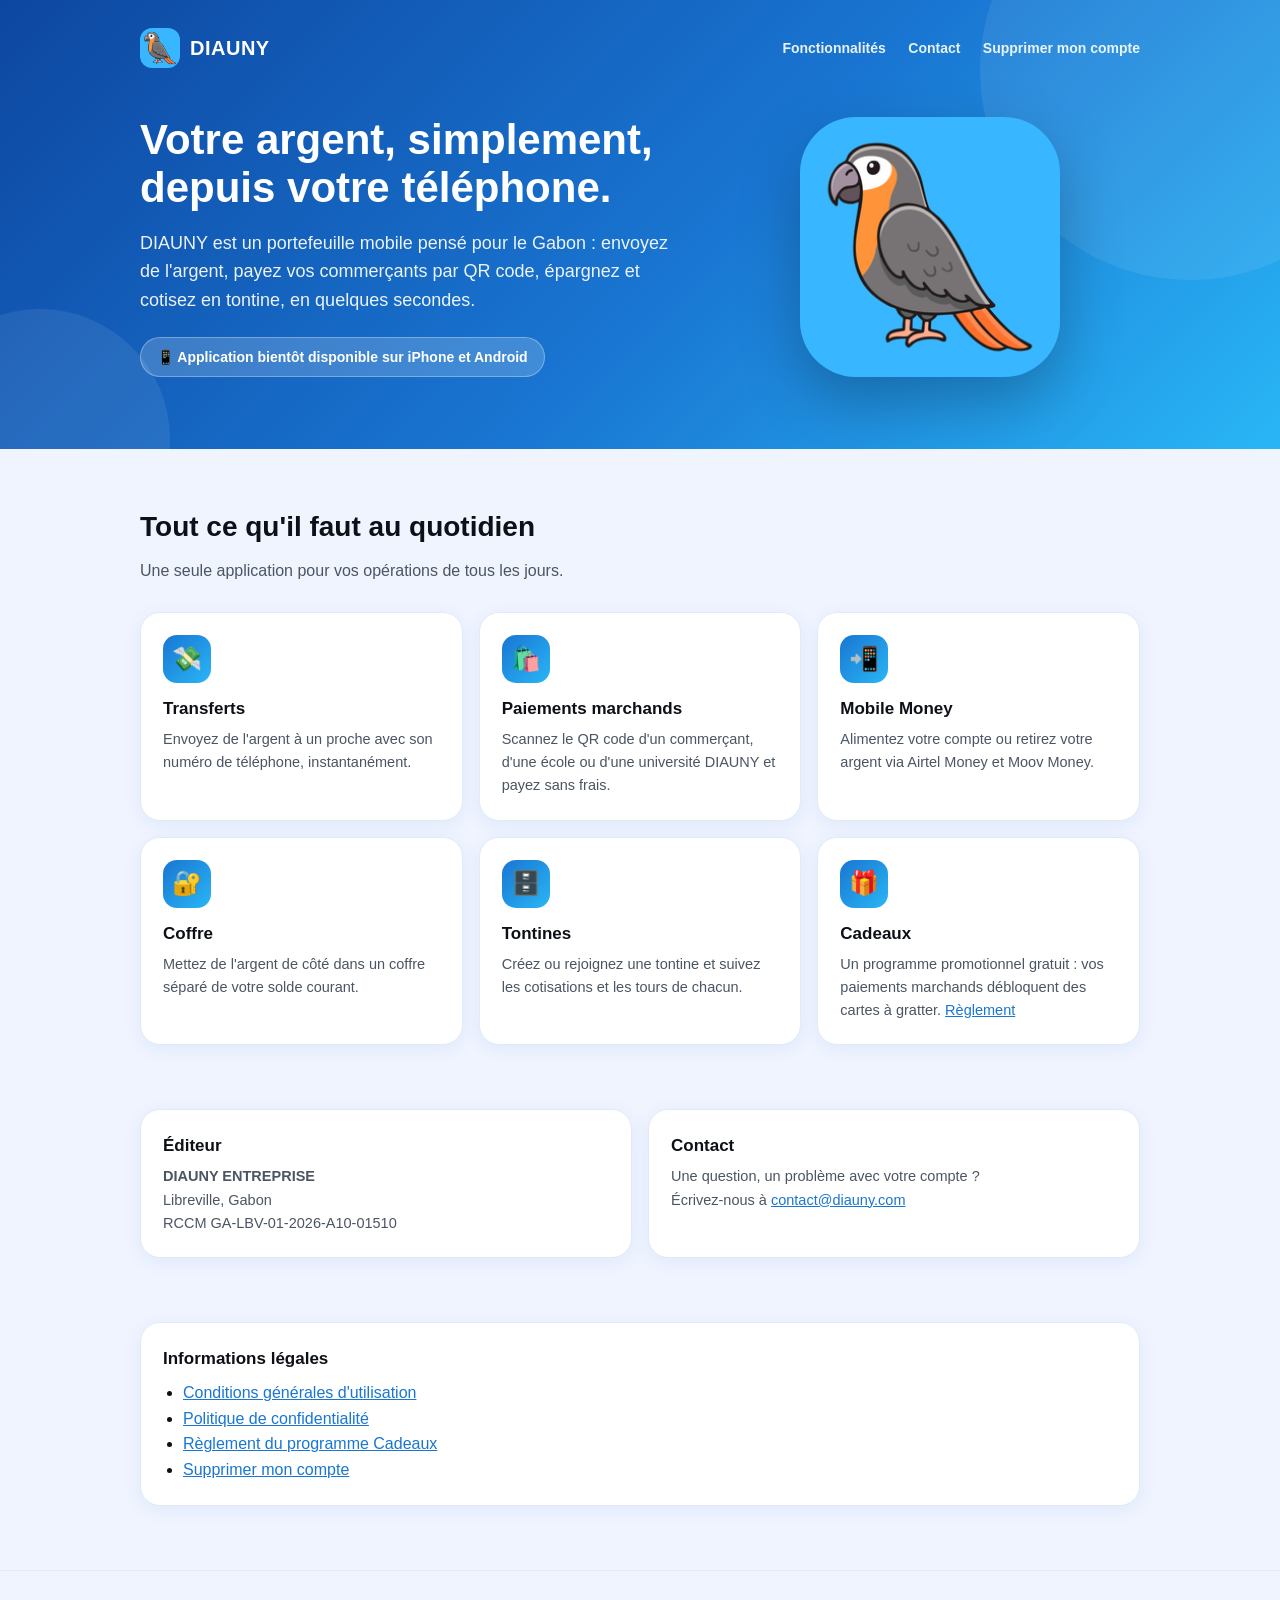
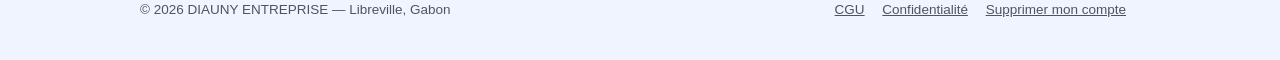
==== index.html @ 6f430168 "Site vitrine DIAUNY (diauny.com) + page de suppression de compte Co-Authored-By: Claude Opus 5.5 <no" ====
<!DOCTYPE html>
<html lang="fr">
<head>
<meta charset="UTF-8">
<meta name="viewport" content="width=device-width, initial-scale=1.0">
<title>DIAUNY — Le portefeuille mobile du Gabon</title>
<meta name="description" content="DIAUNY, portefeuille mobile au Gabon : transferts, paiements marchands par QR code, Mobile Money Airtel et Moov, coffre d'épargne, tontines et programme Cadeaux.">
<link rel="icon" type="image/png" href="favicon.png">
<link rel="apple-touch-icon" href="apple-touch-icon.png">
<meta property="og:title" content="DIAUNY — Le portefeuille mobile du Gabon">
<meta property="og:description" content="Transferts, paiements marchands par QR, Mobile Money, coffre, tontines et Cadeaux.">
<meta property="og:image" content="https://diauny.com/logo.png">
<meta property="og:url" content="https://diauny.com/">
<style>
  :root {
    --bleu-fonce: #0D47A1; --bleu: #1976D2; --bleu-clair: #29B6F6;
    --fond: #F0F4FF; --carte: #FFFFFF; --texte: #0D1117; --texte-2: #4B5563; --bordure: #E3EAF7;
    --ombre: 0 4px 18px rgba(21, 101, 192, 0.08);
  }
  @media (prefers-color-scheme: dark) {
    :root { --fond: #0B1220; --carte: #121B2E; --texte: #E8EEF9; --texte-2: #A7B3C9; --bordure: #1E2A44; --ombre: none; }
  }
  * { box-sizing: border-box; }
  body { margin: 0; font-family: -apple-system, "Segoe UI", Roboto, sans-serif; background: var(--fond); color: var(--texte); line-height: 1.6; }
  a { color: var(--bleu); }
  .conteneur { max-width: 1040px; margin: 0 auto; padding: 0 20px; }

  header.hero { background: linear-gradient(135deg, var(--bleu-fonce), var(--bleu) 55%, var(--bleu-clair)); color: #fff; padding: 28px 0 72px; position: relative; overflow: hidden; }
  header.hero::before, header.hero::after { content: ""; position: absolute; border-radius: 50%; background: rgba(255,255,255,0.08); }
  header.hero::before { width: 420px; height: 420px; right: -120px; top: -140px; }
  header.hero::after { width: 260px; height: 260px; left: -90px; bottom: -120px; }
  nav { display: flex; align-items: center; justify-content: space-between; position: relative; z-index: 1; }
  .marque { display: flex; align-items: center; gap: 10px; color: #fff; text-decoration: none; font-weight: 800; font-size: 20px; letter-spacing: 0.5px; }
  .marque img { width: 40px; height: 40px; border-radius: 12px; }
  nav .liens a { color: rgba(255,255,255,0.9); text-decoration: none; font-weight: 600; font-size: 14px; margin-left: 18px; }
  .hero-contenu { display: grid; grid-template-columns: 1.3fr 1fr; gap: 32px; align-items: center; margin-top: 48px; position: relative; z-index: 1; }
  .hero h1 { font-size: 42px; line-height: 1.15; margin: 0 0 16px; }
  .hero p.accroche { font-size: 18px; opacity: 0.92; margin: 0 0 22px; max-width: 540px; }
  .pastille { display: inline-block; background: rgba(255,255,255,0.18); border: 1px solid rgba(255,255,255,0.3); border-radius: 999px; padding: 8px 16px; font-size: 14px; font-weight: 600; }
  .hero-logo { justify-self: center; width: 260px; height: 260px; border-radius: 56px; box-shadow: 0 24px 60px rgba(0,0,0,0.25); }

  section { padding: 56px 0 8px; }
  h2 { font-size: 28px; margin: 0 0 8px; }
  .sous-titre { color: var(--texte-2); margin: 0 0 28px; }
  .grille { display: grid; grid-template-columns: repeat(3, 1fr); gap: 16px; }
  .carte { background: var(--carte); border: 1px solid var(--bordure); border-radius: 20px; padding: 22px; box-shadow: var(--ombre); }
  .carte .icone { width: 48px; height: 48px; border-radius: 14px; display: grid; place-items: center; font-size: 24px; margin-bottom: 12px; background: linear-gradient(135deg, var(--bleu), var(--bleu-clair)); }
  .carte h3 { margin: 0 0 6px; font-size: 17px; }
  .carte p { margin: 0; color: var(--texte-2); font-size: 14.5px; }

  .infos { display: grid; grid-template-columns: 1fr 1fr; gap: 16px; }
  .infos ul { margin: 8px 0 0; padding-left: 20px; }
  .infos li { margin-bottom: 6px; }

  footer { margin-top: 56px; padding: 28px 0 40px; border-top: 1px solid var(--bordure); color: var(--texte-2); font-size: 13.5px; }
  footer .ligne { display: flex; flex-wrap: wrap; justify-content: space-between; gap: 12px; }
  footer a { color: var(--texte-2); margin-right: 14px; }

  @media (max-width: 820px) {
    .hero-contenu { grid-template-columns: 1fr; text-align: center; margin-top: 32px; }
    .hero p.accroche { margin-left: auto; margin-right: auto; }
    .hero-logo { width: 180px; height: 180px; border-radius: 40px; grid-row: 1; }
    .hero h1 { font-size: 32px; }
    .grille { grid-template-columns: 1fr 1fr; }
    .infos { grid-template-columns: 1fr; }
    nav .liens { display: none; }
  }
  @media (max-width: 520px) {
    .grille { grid-template-columns: 1fr; }
    .hero h1 { font-size: 28px; }
  }
</style>
</head>
<body>
<header class="hero">
  <div class="conteneur">
    <nav>
      <a class="marque" href="./"><img src="logo.png" alt="">DIAUNY</a>
      <div class="liens">
        <a href="#fonctionnalites">Fonctionnalités</a>
        <a href="#contact">Contact</a>
        <a href="supprimer-compte.html">Supprimer mon compte</a>
      </div>
    </nav>
    <div class="hero-contenu">
      <div>
        <h1>Votre argent, simplement, depuis votre téléphone.</h1>
        <p class="accroche">DIAUNY est un portefeuille mobile pensé pour le Gabon : envoyez de l'argent, payez vos commerçants par QR code, épargnez et cotisez en tontine, en quelques secondes.</p>
        <span class="pastille">📱 Application bientôt disponible sur iPhone et Android</span>
      </div>
      <img class="hero-logo" src="logo.png" alt="Logo DIAUNY : un perroquet gris du Gabon">
    </div>
  </div>
</header>

<main class="conteneur">
  <section id="fonctionnalites">
    <h2>Tout ce qu'il faut au quotidien</h2>
    <p class="sous-titre">Une seule application pour vos opérations de tous les jours.</p>
    <div class="grille">
      <div class="carte"><div class="icone">💸</div><h3>Transferts</h3><p>Envoyez de l'argent à un proche avec son numéro de téléphone, instantanément.</p></div>
      <div class="carte"><div class="icone">🛍️</div><h3>Paiements marchands</h3><p>Scannez le QR code d'un commerçant, d'une école ou d'une université DIAUNY et payez sans frais.</p></div>
      <div class="carte"><div class="icone">📲</div><h3>Mobile Money</h3><p>Alimentez votre compte ou retirez votre argent via Airtel Money et Moov Money.</p></div>
      <div class="carte"><div class="icone">🔐</div><h3>Coffre</h3><p>Mettez de l'argent de côté dans un coffre séparé de votre solde courant.</p></div>
      <div class="carte"><div class="icone">🗄️</div><h3>Tontines</h3><p>Créez ou rejoignez une tontine et suivez les cotisations et les tours de chacun.</p></div>
      <div class="carte"><div class="icone">🎁</div><h3>Cadeaux</h3><p>Un programme promotionnel gratuit : vos paiements marchands débloquent des cartes à gratter. <a href="https://pascavera.github.io/diauny-legal/reglement-cadeaux.html">Règlement</a></p></div>
    </div>
  </section>

  <section id="contact">
    <div class="infos">
      <div class="carte">
        <h3>Éditeur</h3>
        <p><strong>DIAUNY ENTREPRISE</strong><br>Libreville, Gabon<br>RCCM GA-LBV-01-2026-A10-01510</p>
      </div>
      <div class="carte">
        <h3>Contact</h3>
        <p>Une question, un problème avec votre compte ?<br>Écrivez-nous à <a href="mailto:contact@diauny.com">contact@diauny.com</a></p>
      </div>
    </div>
  </section>

  <section>
    <div class="carte">
      <h3>Informations légales</h3>
      <ul style="margin:8px 0 0; padding-left:20px;">
        <li><a href="https://pascavera.github.io/diauny-legal/cgu.html">Conditions générales d'utilisation</a></li>
        <li><a href="https://pascavera.github.io/diauny-legal/privacy.html">Politique de confidentialité</a></li>
        <li><a href="https://pascavera.github.io/diauny-legal/reglement-cadeaux.html">Règlement du programme Cadeaux</a></li>
        <li><a href="supprimer-compte.html">Supprimer mon compte</a></li>
      </ul>
    </div>
  </section>
</main>

<footer>
  <div class="conteneur ligne">
    <span>© 2026 DIAUNY ENTREPRISE — Libreville, Gabon</span>
    <span>
      <a href="https://pascavera.github.io/diauny-legal/cgu.html">CGU</a>
      <a href="https://pascavera.github.io/diauny-legal/privacy.html">Confidentialité</a>
      <a href="supprimer-compte.html">Supprimer mon compte</a>
    </span>
  </div>
</footer>
</body>
</html>
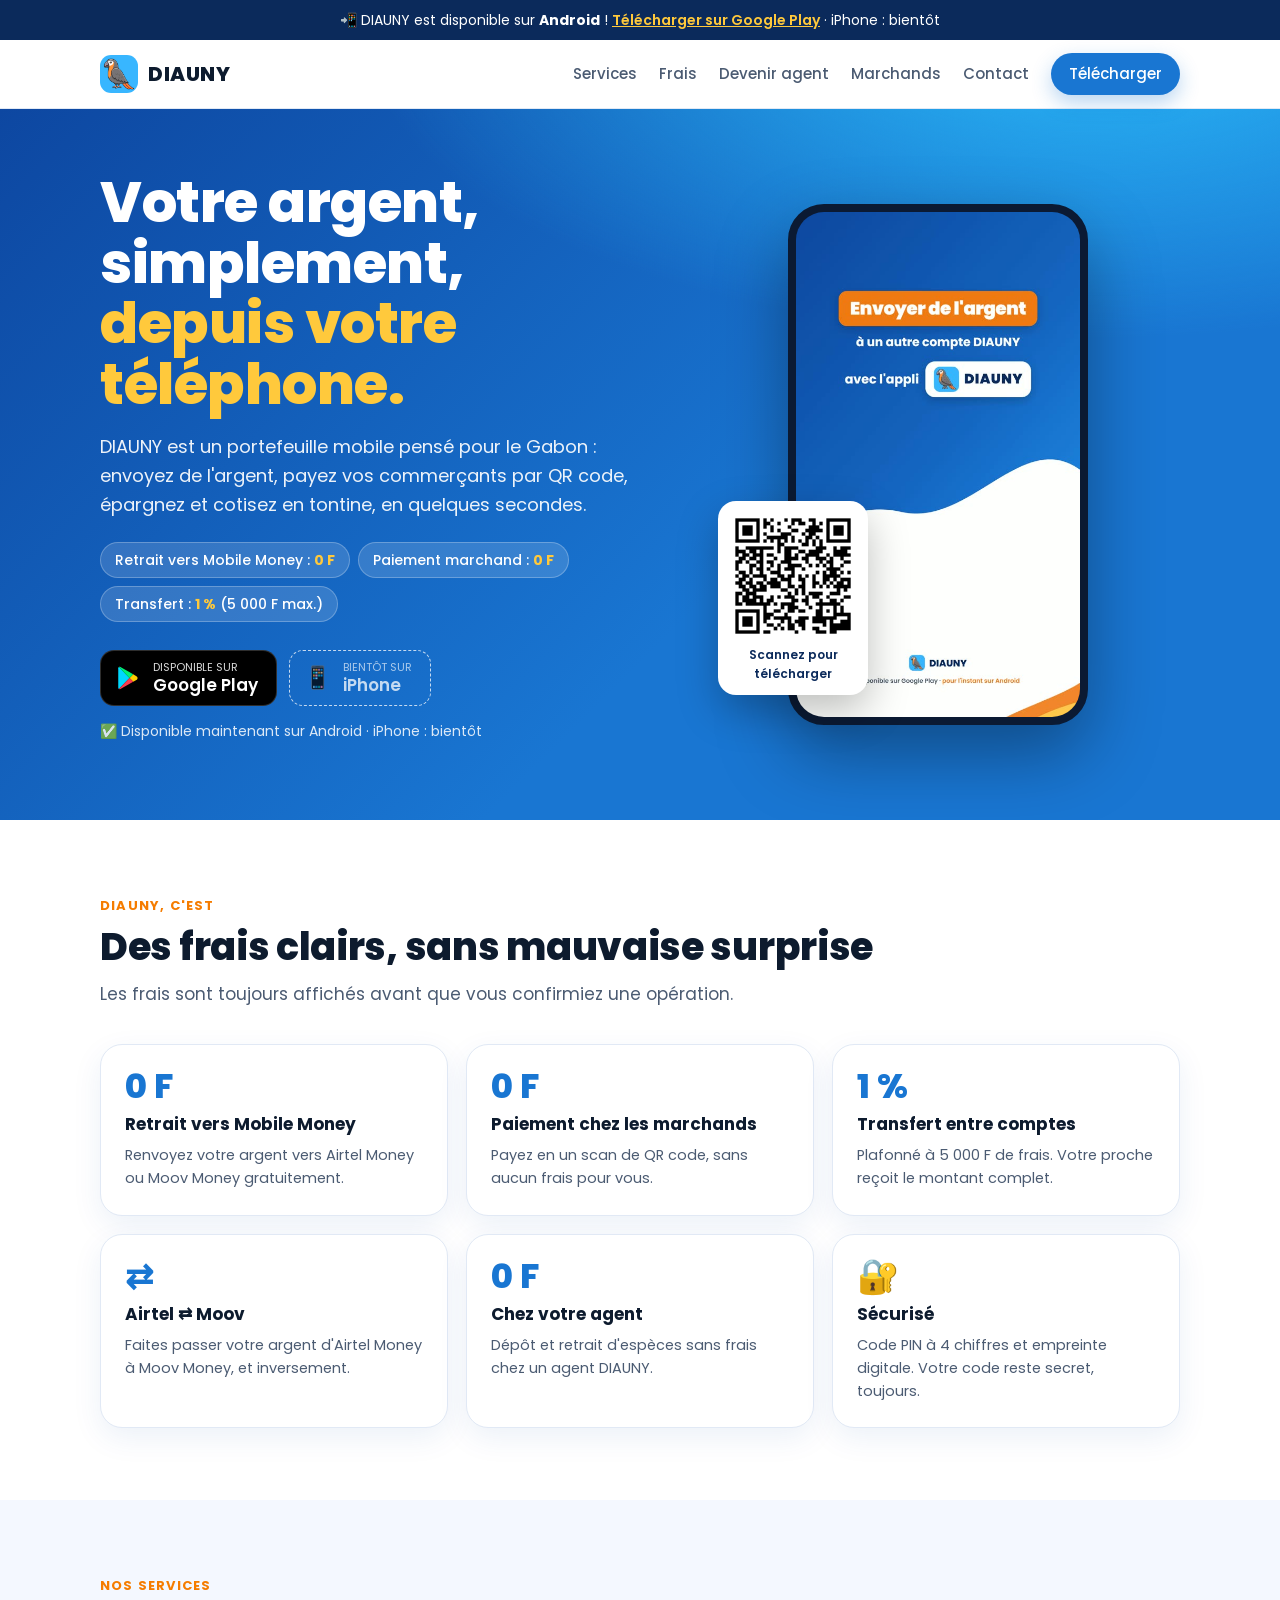
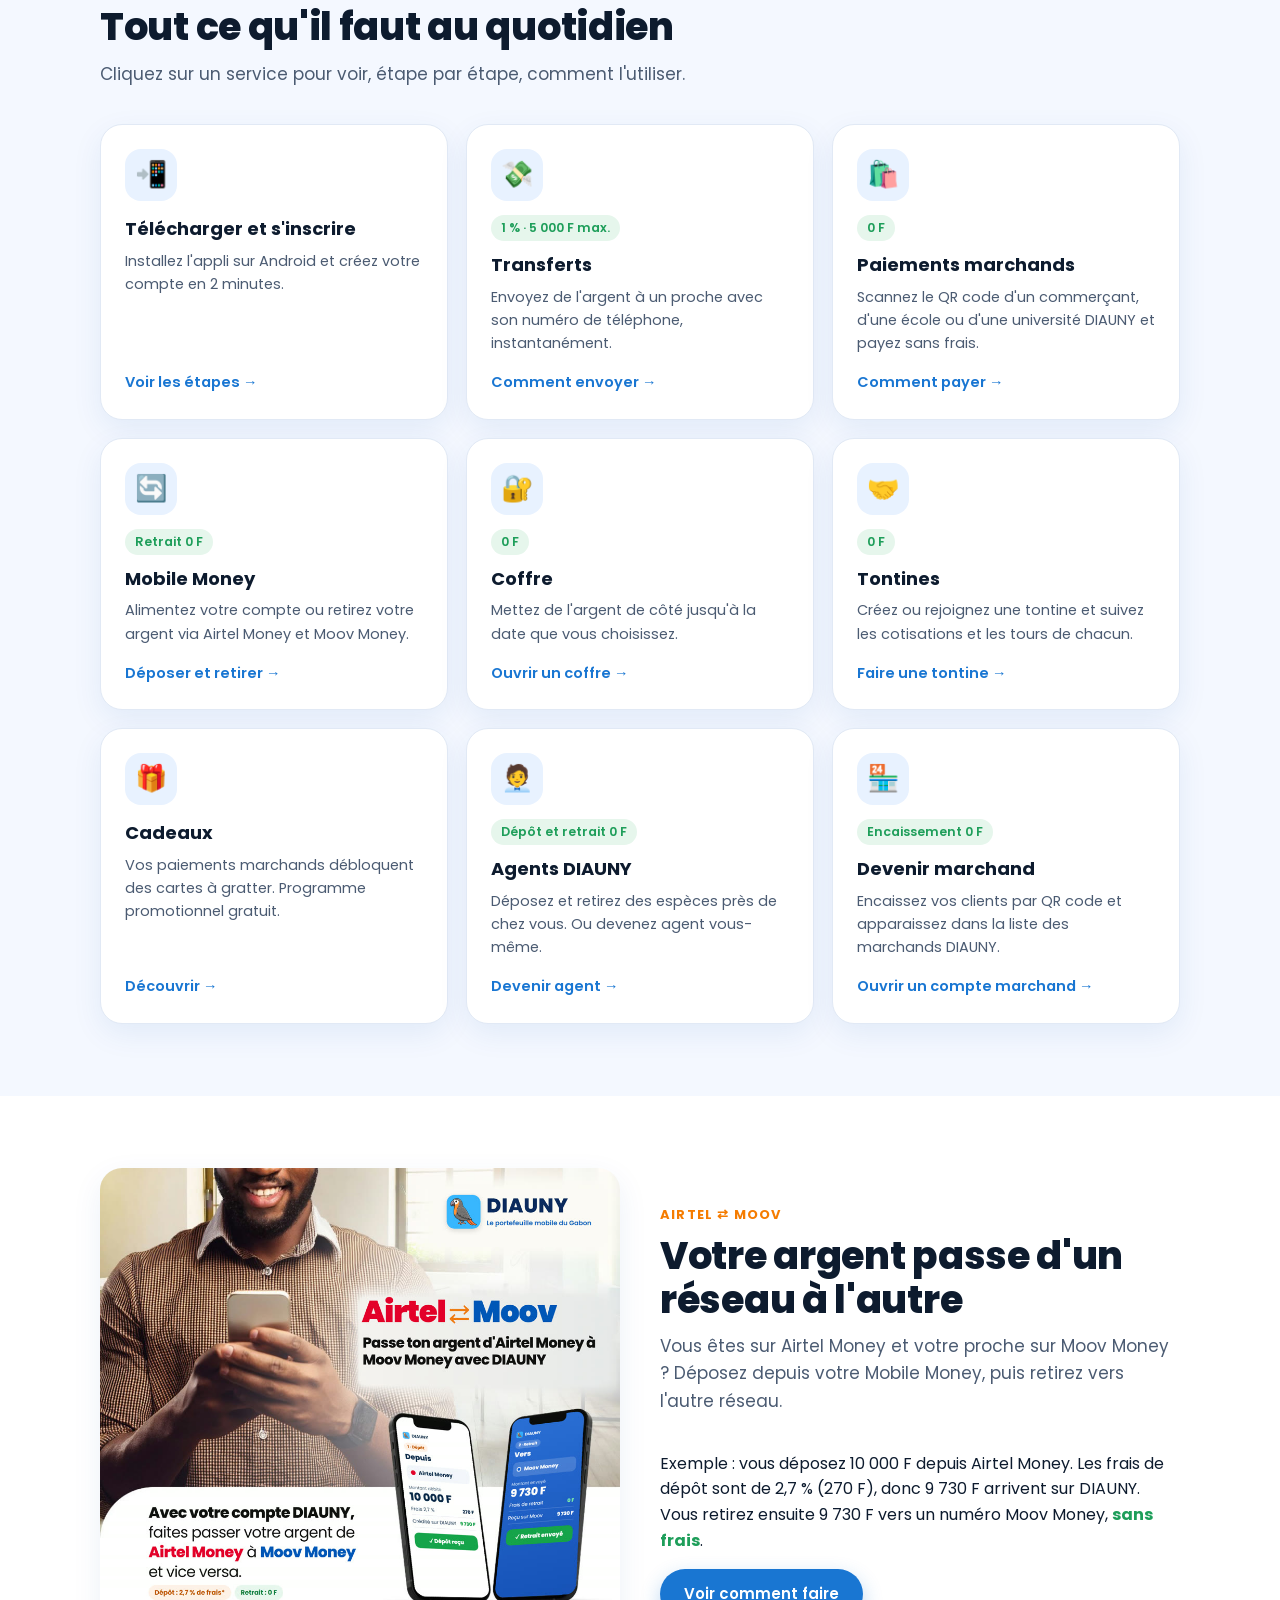
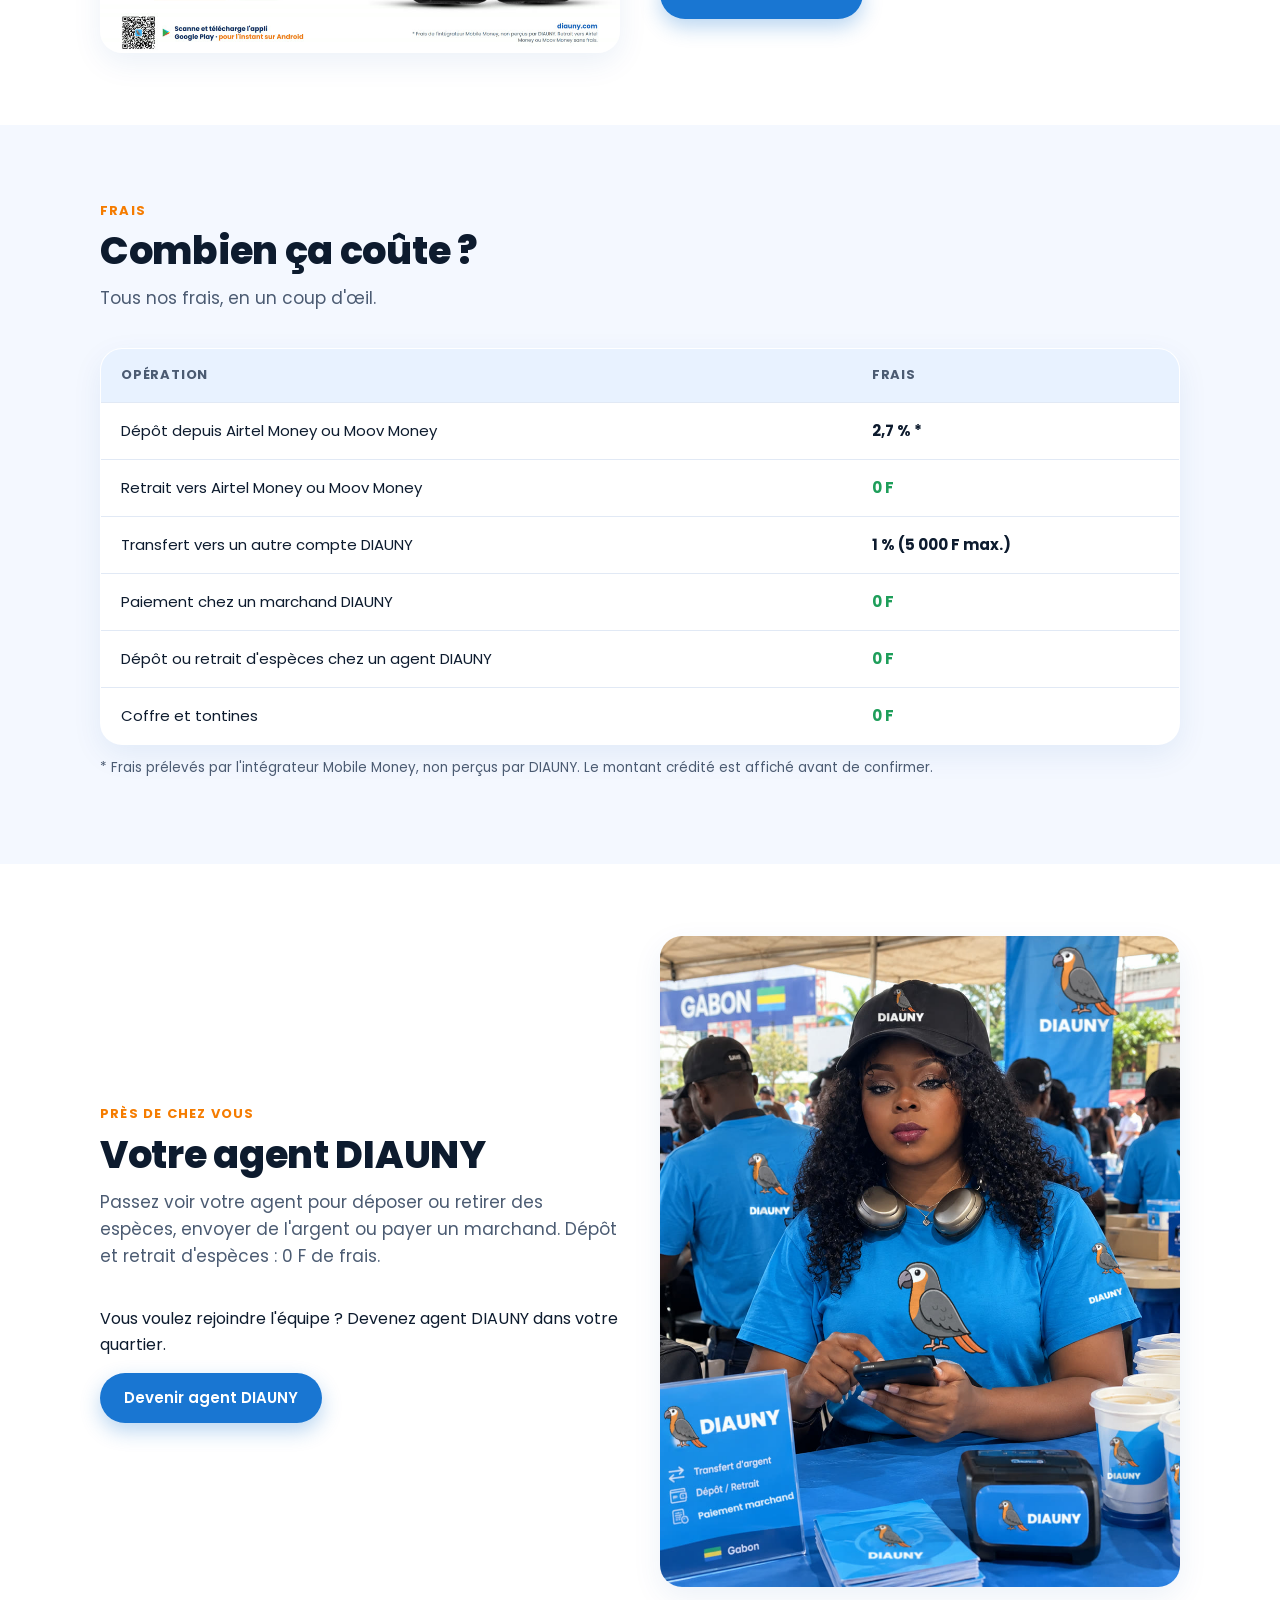
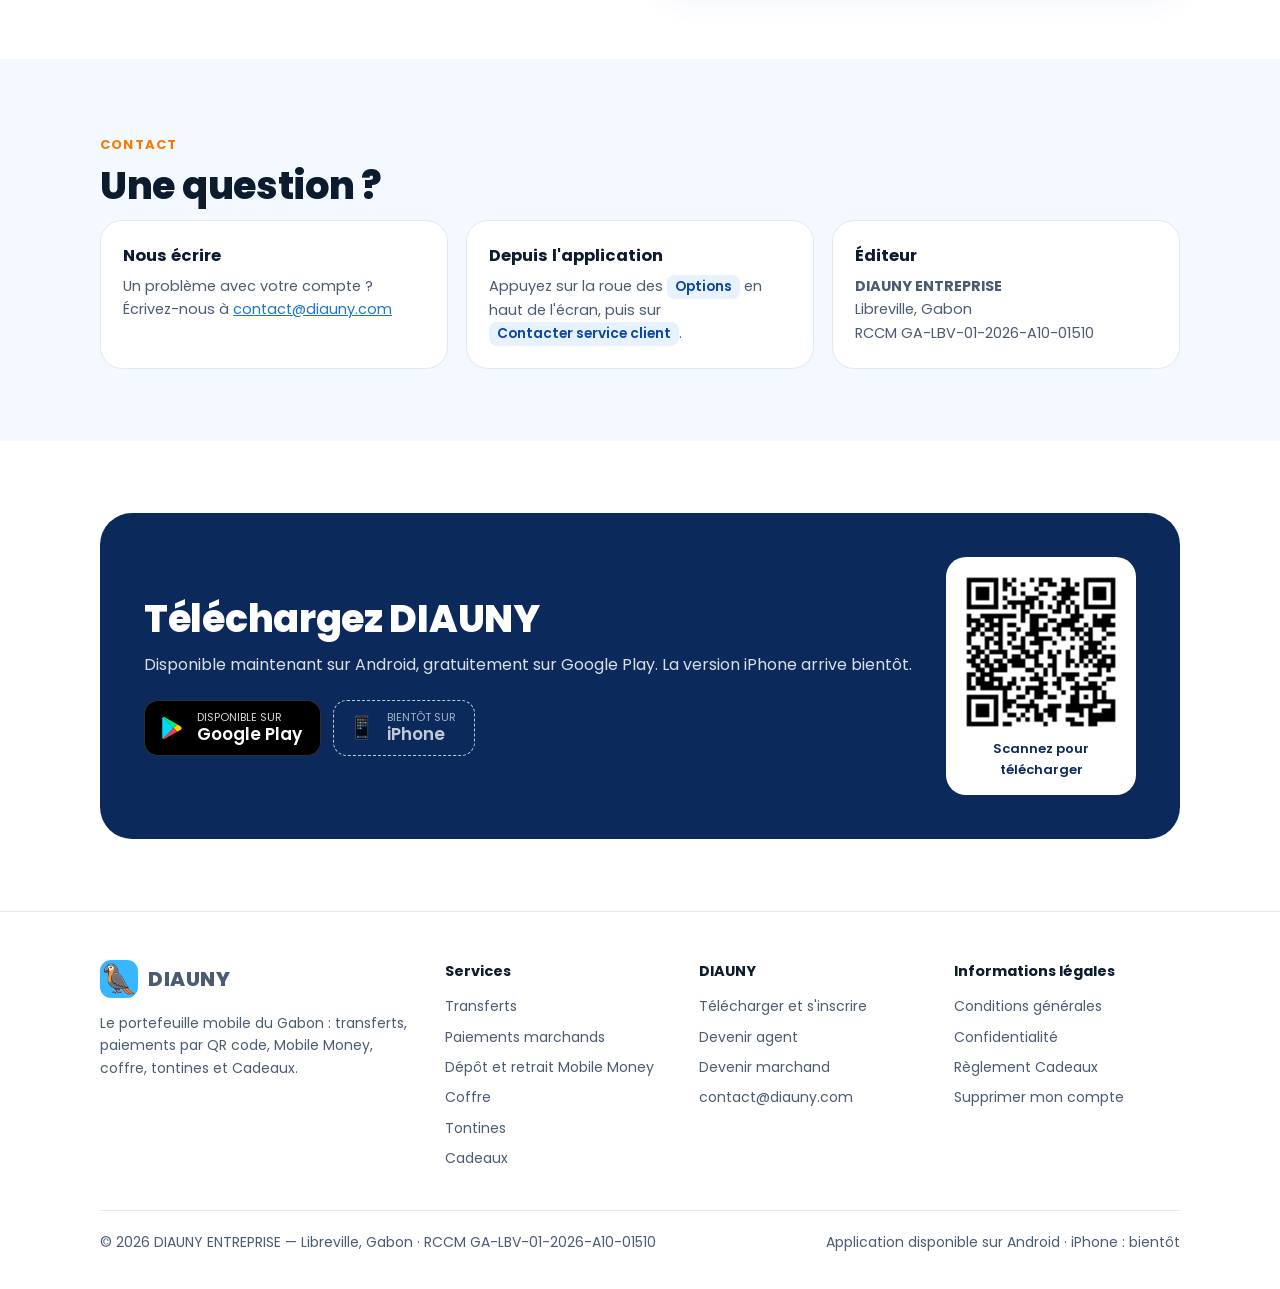
==== commit d7656aab: "Nouveau site : app disponible sur Android, une page par service, page agent - Accueil mis à jour : d" ====
--- a/index.html
+++ b/index.html
@@ -4,144 +4,207 @@
 <meta charset="UTF-8">
 <meta name="viewport" content="width=device-width, initial-scale=1.0">
 <title>DIAUNY — Le portefeuille mobile du Gabon</title>
-<meta name="description" content="DIAUNY, portefeuille mobile au Gabon : transferts, paiements marchands par QR code, Mobile Money Airtel et Moov, coffre d'épargne, tontines et programme Cadeaux.">
+<meta name="description" content="DIAUNY, portefeuille mobile au Gabon, disponible sur Android : transferts, paiements marchands par QR code, Mobile Money Airtel et Moov, coffre, tontines et Cadeaux.">
 <link rel="icon" type="image/png" href="favicon.png">
 <link rel="apple-touch-icon" href="apple-touch-icon.png">
 <meta property="og:title" content="DIAUNY — Le portefeuille mobile du Gabon">
-<meta property="og:description" content="Transferts, paiements marchands par QR, Mobile Money, coffre, tontines et Cadeaux.">
+<meta property="og:description" content="DIAUNY, portefeuille mobile au Gabon, disponible sur Android : transferts, paiements marchands par QR code, Mobile Money Airtel et Moov, coffre, tontines et Cadeaux.">
 <meta property="og:image" content="https://diauny.com/logo.png">
-<meta property="og:url" content="https://diauny.com/">
-<style>
-  :root {
-    --bleu-fonce: #0D47A1; --bleu: #1976D2; --bleu-clair: #29B6F6;
-    --fond: #F0F4FF; --carte: #FFFFFF; --texte: #0D1117; --texte-2: #4B5563; --bordure: #E3EAF7;
-    --ombre: 0 4px 18px rgba(21, 101, 192, 0.08);
-  }
-  @media (prefers-color-scheme: dark) {
-    :root { --fond: #0B1220; --carte: #121B2E; --texte: #E8EEF9; --texte-2: #A7B3C9; --bordure: #1E2A44; --ombre: none; }
-  }
-  * { box-sizing: border-box; }
-  body { margin: 0; font-family: -apple-system, "Segoe UI", Roboto, sans-serif; background: var(--fond); color: var(--texte); line-height: 1.6; }
-  a { color: var(--bleu); }
-  .conteneur { max-width: 1040px; margin: 0 auto; padding: 0 20px; }
-
-  header.hero { background: linear-gradient(135deg, var(--bleu-fonce), var(--bleu) 55%, var(--bleu-clair)); color: #fff; padding: 28px 0 72px; position: relative; overflow: hidden; }
-  header.hero::before, header.hero::after { content: ""; position: absolute; border-radius: 50%; background: rgba(255,255,255,0.08); }
-  header.hero::before { width: 420px; height: 420px; right: -120px; top: -140px; }
-  header.hero::after { width: 260px; height: 260px; left: -90px; bottom: -120px; }
-  nav { display: flex; align-items: center; justify-content: space-between; position: relative; z-index: 1; }
-  .marque { display: flex; align-items: center; gap: 10px; color: #fff; text-decoration: none; font-weight: 800; font-size: 20px; letter-spacing: 0.5px; }
-  .marque img { width: 40px; height: 40px; border-radius: 12px; }
-  nav .liens a { color: rgba(255,255,255,0.9); text-decoration: none; font-weight: 600; font-size: 14px; margin-left: 18px; }
-  .hero-contenu { display: grid; grid-template-columns: 1.3fr 1fr; gap: 32px; align-items: center; margin-top: 48px; position: relative; z-index: 1; }
-  .hero h1 { font-size: 42px; line-height: 1.15; margin: 0 0 16px; }
-  .hero p.accroche { font-size: 18px; opacity: 0.92; margin: 0 0 22px; max-width: 540px; }
-  .pastille { display: inline-block; background: rgba(255,255,255,0.18); border: 1px solid rgba(255,255,255,0.3); border-radius: 999px; padding: 8px 16px; font-size: 14px; font-weight: 600; }
-  .hero-logo { justify-self: center; width: 260px; height: 260px; border-radius: 56px; box-shadow: 0 24px 60px rgba(0,0,0,0.25); }
-
-  section { padding: 56px 0 8px; }
-  h2 { font-size: 28px; margin: 0 0 8px; }
-  .sous-titre { color: var(--texte-2); margin: 0 0 28px; }
-  .grille { display: grid; grid-template-columns: repeat(3, 1fr); gap: 16px; }
-  .carte { background: var(--carte); border: 1px solid var(--bordure); border-radius: 20px; padding: 22px; box-shadow: var(--ombre); }
-  .carte .icone { width: 48px; height: 48px; border-radius: 14px; display: grid; place-items: center; font-size: 24px; margin-bottom: 12px; background: linear-gradient(135deg, var(--bleu), var(--bleu-clair)); }
-  .carte h3 { margin: 0 0 6px; font-size: 17px; }
-  .carte p { margin: 0; color: var(--texte-2); font-size: 14.5px; }
-
-  .infos { display: grid; grid-template-columns: 1fr 1fr; gap: 16px; }
-  .infos ul { margin: 8px 0 0; padding-left: 20px; }
-  .infos li { margin-bottom: 6px; }
-
-  footer { margin-top: 56px; padding: 28px 0 40px; border-top: 1px solid var(--bordure); color: var(--texte-2); font-size: 13.5px; }
-  footer .ligne { display: flex; flex-wrap: wrap; justify-content: space-between; gap: 12px; }
-  footer a { color: var(--texte-2); margin-right: 14px; }
-
-  @media (max-width: 820px) {
-    .hero-contenu { grid-template-columns: 1fr; text-align: center; margin-top: 32px; }
-    .hero p.accroche { margin-left: auto; margin-right: auto; }
-    .hero-logo { width: 180px; height: 180px; border-radius: 40px; grid-row: 1; }
-    .hero h1 { font-size: 32px; }
-    .grille { grid-template-columns: 1fr 1fr; }
-    .infos { grid-template-columns: 1fr; }
-    nav .liens { display: none; }
-  }
-  @media (max-width: 520px) {
-    .grille { grid-template-columns: 1fr; }
-    .hero h1 { font-size: 28px; }
-  }
-</style>
+<link rel="preconnect" href="https://fonts.googleapis.com">
+<link rel="preconnect" href="https://fonts.gstatic.com" crossorigin>
+<link href="https://fonts.googleapis.com/css2?family=Poppins:wght@400;500;600;700;800&display=swap" rel="stylesheet">
+<link rel="stylesheet" href="style.css">
 </head>
 <body>
-<header class="hero">
-  <div class="conteneur">
-    <nav>
-      <a class="marque" href="./"><img src="logo.png" alt="">DIAUNY</a>
-      <div class="liens">
-        <a href="#fonctionnalites">Fonctionnalités</a>
-        <a href="#contact">Contact</a>
-        <a href="supprimer-compte.html">Supprimer mon compte</a>
-      </div>
+<div class="annonce">📲 DIAUNY est disponible sur <strong>Android</strong> ! <a href="https://play.google.com/store/apps/details?id=com.diauny.app" target="_blank" rel="noopener">Télécharger sur Google Play</a> · iPhone : bientôt</div>
+<header class="entete">
+  <div class="conteneur">
+    <a class="marque" href="index.html"><img src="logo.png" alt="">DIAUNY</a>
+    <nav class="menu" aria-label="Menu principal">
+        <a href="index.html#services">Services</a>
+        <a href="index.html#frais">Frais</a>
+        <a href="agent.html">Devenir agent</a>
+        <a href="marchand.html">Marchands</a>
+        <a href="index.html#contact">Contact</a>
+        <a class="bouton bouton-principal bouton-petit" href="https://play.google.com/store/apps/details?id=com.diauny.app" target="_blank" rel="noopener">Télécharger</a>
     </nav>
-    <div class="hero-contenu">
-      <div>
-        <h1>Votre argent, simplement, depuis votre téléphone.</h1>
-        <p class="accroche">DIAUNY est un portefeuille mobile pensé pour le Gabon : envoyez de l'argent, payez vos commerçants par QR code, épargnez et cotisez en tontine, en quelques secondes.</p>
-        <span class="pastille">📱 Application bientôt disponible sur iPhone et Android</span>
-      </div>
-      <img class="hero-logo" src="logo.png" alt="Logo DIAUNY : un perroquet gris du Gabon">
-    </div>
   </div>
 </header>
-
-<main class="conteneur">
-  <section id="fonctionnalites">
+<main>
+<section class="hero" style="padding:0">
+  <div class="conteneur">
+    <div>
+      <h1>Votre argent, simplement, <em>depuis votre téléphone.</em></h1>
+      <p class="accroche">DIAUNY est un portefeuille mobile pensé pour le Gabon : envoyez de l'argent, payez vos commerçants par QR code, épargnez et cotisez en tontine, en quelques secondes.</p>
+      <ul class="puces-frais">
+        <li>Retrait vers Mobile Money : <strong>0 F</strong></li>
+        <li>Paiement marchand : <strong>0 F</strong></li>
+        <li>Transfert : <strong>1 %</strong> (5 000 F max.)</li>
+      </ul>
+      <div class="boutons-store">
+        <a class="store" href="https://play.google.com/store/apps/details?id=com.diauny.app" target="_blank" rel="noopener"><svg viewBox="0 0 24 24" aria-hidden="true"><path fill="#00D7FE" d="M3.6 1.8 13.4 12l-9.8 10.2c-.4-.2-.6-.7-.6-1.2V3c0-.5.2-1 .6-1.2z"/><path fill="#FFCE00" d="m16.8 8.6 3.3 1.9c1 .6 1 2.4 0 3l-3.3 1.9L13.4 12z"/><path fill="#00F076" d="M3.6 1.8c.4-.2.9-.2 1.4.1l11.8 6.7-3.4 3.4z"/><path fill="#F83C4F" d="M13.4 12l3.4 3.4L5 22.1c-.5.3-1 .3-1.4.1z"/></svg><span><small>DISPONIBLE SUR</small><strong>Google Play</strong></span></a>
+        <span class="store bientot" title="La version iPhone arrive bientôt"><span style="font-size:22px">📱</span><span><small>BIENTÔT SUR</small><strong>iPhone</strong></span></span>
+      </div>
+      <p class="dispo">✅ Disponible maintenant sur Android · iPhone : bientôt</p>
+    </div>
+    <div class="hero-visuel">
+      <video src="assets/videos/transfert.mp4" poster="assets/videos/transfert.jpg" autoplay muted loop playsinline aria-label="Démonstration d'un transfert dans l'application DIAUNY"></video>
+      <div class="qr-flottant"><img src="assets/qr-google-play.png" alt="QR code vers DIAUNY sur Google Play">Scannez pour télécharger</div>
+    </div>
+  </div>
+</section>
+
+<section>
+  <div class="conteneur">
+    <span class="etiquette">DIAUNY, c'est</span>
+    <h2>Des frais clairs, sans mauvaise surprise</h2>
+    <p class="sous-titre">Les frais sont toujours affichés avant que vous confirmiez une opération.</p>
+    <div class="avantages">
+      <div class="avantage"><div class="chiffre">0 F</div><h3>Retrait vers Mobile Money</h3><p>Renvoyez votre argent vers Airtel Money ou Moov Money gratuitement.</p></div>
+      <div class="avantage"><div class="chiffre">0 F</div><h3>Paiement chez les marchands</h3><p>Payez en un scan de QR code, sans aucun frais pour vous.</p></div>
+      <div class="avantage"><div class="chiffre">1 %</div><h3>Transfert entre comptes</h3><p>Plafonné à 5 000 F de frais. Votre proche reçoit le montant complet.</p></div>
+      <div class="avantage"><div class="chiffre">⇄</div><h3>Airtel ⇄ Moov</h3><p>Faites passer votre argent d'Airtel Money à Moov Money, et inversement.</p></div>
+      <div class="avantage"><div class="chiffre">0 F</div><h3>Chez votre agent</h3><p>Dépôt et retrait d'espèces sans frais chez un agent DIAUNY.</p></div>
+      <div class="avantage"><div class="chiffre">🔐</div><h3>Sécurisé</h3><p>Code PIN à 4 chiffres et empreinte digitale. Votre code reste secret, toujours.</p></div>
+    </div>
+  </div>
+</section>
+
+<section class="section-claire" id="services">
+  <div class="conteneur">
+    <span class="etiquette">Nos services</span>
     <h2>Tout ce qu'il faut au quotidien</h2>
-    <p class="sous-titre">Une seule application pour vos opérations de tous les jours.</p>
-    <div class="grille">
-      <div class="carte"><div class="icone">💸</div><h3>Transferts</h3><p>Envoyez de l'argent à un proche avec son numéro de téléphone, instantanément.</p></div>
-      <div class="carte"><div class="icone">🛍️</div><h3>Paiements marchands</h3><p>Scannez le QR code d'un commerçant, d'une école ou d'une université DIAUNY et payez sans frais.</p></div>
-      <div class="carte"><div class="icone">📲</div><h3>Mobile Money</h3><p>Alimentez votre compte ou retirez votre argent via Airtel Money et Moov Money.</p></div>
-      <div class="carte"><div class="icone">🔐</div><h3>Coffre</h3><p>Mettez de l'argent de côté dans un coffre séparé de votre solde courant.</p></div>
-      <div class="carte"><div class="icone">🗄️</div><h3>Tontines</h3><p>Créez ou rejoignez une tontine et suivez les cotisations et les tours de chacun.</p></div>
-      <div class="carte"><div class="icone">🎁</div><h3>Cadeaux</h3><p>Un programme promotionnel gratuit : vos paiements marchands débloquent des cartes à gratter. <a href="https://pascavera.github.io/diauny-legal/reglement-cadeaux.html">Règlement</a></p></div>
-    </div>
-  </section>
-
-  <section id="contact">
-    <div class="infos">
-      <div class="carte">
-        <h3>Éditeur</h3>
-        <p><strong>DIAUNY ENTREPRISE</strong><br>Libreville, Gabon<br>RCCM GA-LBV-01-2026-A10-01510</p>
-      </div>
-      <div class="carte">
-        <h3>Contact</h3>
-        <p>Une question, un problème avec votre compte ?<br>Écrivez-nous à <a href="mailto:contact@diauny.com">contact@diauny.com</a></p>
-      </div>
-    </div>
-  </section>
-
-  <section>
-    <div class="carte">
-      <h3>Informations légales</h3>
-      <ul style="margin:8px 0 0; padding-left:20px;">
-        <li><a href="https://pascavera.github.io/diauny-legal/cgu.html">Conditions générales d'utilisation</a></li>
-        <li><a href="https://pascavera.github.io/diauny-legal/privacy.html">Politique de confidentialité</a></li>
-        <li><a href="https://pascavera.github.io/diauny-legal/reglement-cadeaux.html">Règlement du programme Cadeaux</a></li>
-        <li><a href="supprimer-compte.html">Supprimer mon compte</a></li>
-      </ul>
-    </div>
-  </section>
+    <p class="sous-titre">Cliquez sur un service pour voir, étape par étape, comment l'utiliser.</p>
+    <div class="services">
+      <a class="service" href="inscription.html"><div class="icone">📲</div><h3>Télécharger et s'inscrire</h3><p>Installez l'appli sur Android et créez votre compte en 2 minutes.</p><span class="lien">Voir les étapes →</span></a>
+      <a class="service" href="transfert.html"><div class="icone">💸</div><span class="frais">1 % · 5 000 F max.</span><h3>Transferts</h3><p>Envoyez de l'argent à un proche avec son numéro de téléphone, instantanément.</p><span class="lien">Comment envoyer →</span></a>
+      <a class="service" href="paiement.html"><div class="icone">🛍️</div><span class="frais">0 F</span><h3>Paiements marchands</h3><p>Scannez le QR code d'un commerçant, d'une école ou d'une université DIAUNY et payez sans frais.</p><span class="lien">Comment payer →</span></a>
+      <a class="service" href="mobile-money.html"><div class="icone">🔄</div><span class="frais">Retrait 0 F</span><h3>Mobile Money</h3><p>Alimentez votre compte ou retirez votre argent via Airtel Money et Moov Money.</p><span class="lien">Déposer et retirer →</span></a>
+      <a class="service" href="coffre.html"><div class="icone">🔐</div><span class="frais">0 F</span><h3>Coffre</h3><p>Mettez de l'argent de côté jusqu'à la date que vous choisissez.</p><span class="lien">Ouvrir un coffre →</span></a>
+      <a class="service" href="tontines.html"><div class="icone">🤝</div><span class="frais">0 F</span><h3>Tontines</h3><p>Créez ou rejoignez une tontine et suivez les cotisations et les tours de chacun.</p><span class="lien">Faire une tontine →</span></a>
+      <a class="service" href="cadeaux.html"><div class="icone">🎁</div><h3>Cadeaux</h3><p>Vos paiements marchands débloquent des cartes à gratter. Programme promotionnel gratuit.</p><span class="lien">Découvrir →</span></a>
+      <a class="service" href="agent.html"><div class="icone">🧑‍💼</div><span class="frais">Dépôt et retrait 0 F</span><h3>Agents DIAUNY</h3><p>Déposez et retirez des espèces près de chez vous. Ou devenez agent vous-même.</p><span class="lien">Devenir agent →</span></a>
+      <a class="service" href="marchand.html"><div class="icone">🏪</div><span class="frais">Encaissement 0 F</span><h3>Devenir marchand</h3><p>Encaissez vos clients par QR code et apparaissez dans la liste des marchands DIAUNY.</p><span class="lien">Ouvrir un compte marchand →</span></a>
+    </div>
+  </div>
+</section>
+
+<section>
+  <div class="conteneur bloc-agent">
+    <img src="assets/airtel-moov.jpg" alt="Passer son argent d'Airtel Money à Moov Money avec DIAUNY" loading="lazy">
+    <div>
+      <span class="etiquette">Airtel ⇄ Moov</span>
+      <h2>Votre argent passe d'un réseau à l'autre</h2>
+      <p class="sous-titre">Vous êtes sur Airtel Money et votre proche sur Moov Money ? Déposez depuis votre Mobile Money, puis retirez vers l'autre réseau.</p>
+      <p>Exemple : vous déposez 10 000 F depuis Airtel Money. Les frais de dépôt sont de 2,7 % (270 F), donc 9 730 F arrivent sur DIAUNY. Vous retirez ensuite 9 730 F vers un numéro Moov Money, <strong class="gratuit">sans frais</strong>.</p>
+      <a class="bouton bouton-principal" href="mobile-money.html">Voir comment faire</a>
+    </div>
+  </div>
+</section>
+
+<section class="section-claire" id="frais">
+  <div class="conteneur">
+    <span class="etiquette">Frais</span>
+    <h2>Combien ça coûte ?</h2>
+    <p class="sous-titre">Tous nos frais, en un coup d'œil.</p>
+    <table class="tableau-frais">
+      <thead><tr><th>Opération</th><th>Frais</th></tr></thead>
+      <tbody>
+        <tr><td>Dépôt depuis Airtel Money ou Moov Money</td><td>2,7 % *</td></tr>
+        <tr><td>Retrait vers Airtel Money ou Moov Money</td><td class="gratuit">0 F</td></tr>
+        <tr><td>Transfert vers un autre compte DIAUNY</td><td>1 % (5 000 F max.)</td></tr>
+        <tr><td>Paiement chez un marchand DIAUNY</td><td class="gratuit">0 F</td></tr>
+        <tr><td>Dépôt ou retrait d'espèces chez un agent DIAUNY</td><td class="gratuit">0 F</td></tr>
+        <tr><td>Coffre et tontines</td><td class="gratuit">0 F</td></tr>
+      </tbody>
+    </table>
+    <p class="note">* Frais prélevés par l'intégrateur Mobile Money, non perçus par DIAUNY. Le montant crédité est affiché avant de confirmer.</p>
+  </div>
+</section>
+
+<section>
+  <div class="conteneur bloc-agent">
+    <div>
+      <span class="etiquette">Près de chez vous</span>
+      <h2>Votre agent DIAUNY</h2>
+      <p class="sous-titre">Passez voir votre agent pour déposer ou retirer des espèces, envoyer de l'argent ou payer un marchand. Dépôt et retrait d'espèces : 0 F de frais.</p>
+      <p>Vous voulez rejoindre l'équipe ? Devenez agent DIAUNY dans votre quartier.</p>
+      <a class="bouton bouton-principal" href="agent.html">Devenir agent DIAUNY</a>
+    </div>
+    <img src="assets/stand-agent.jpg" alt="Une agente DIAUNY à son stand" loading="lazy">
+  </div>
+</section>
+
+<section class="section-claire" id="contact">
+  <div class="conteneur">
+    <span class="etiquette">Contact</span>
+    <h2>Une question ?</h2>
+    <div class="infos" style="grid-template-columns:repeat(auto-fit,minmax(240px,1fr))">
+      <div class="info"><h3>Nous écrire</h3><p>Un problème avec votre compte ? Écrivez-nous à <a href="mailto:contact@diauny.com">contact@diauny.com</a></p></div>
+      <div class="info"><h3>Depuis l'application</h3><p>Appuyez sur la roue des <span class="bouton-app">Options</span> en haut de l'écran, puis sur <span class="bouton-app">Contacter service client</span>.</p></div>
+      <div class="info"><h3>Éditeur</h3><p><strong>DIAUNY ENTREPRISE</strong><br>Libreville, Gabon<br>RCCM GA-LBV-01-2026-A10-01510</p></div>
+    </div>
+  </div>
+</section>
+
+<section>
+  <div class="conteneur">
+    <div class="telecharger">
+      <div>
+        <h2>Téléchargez DIAUNY</h2>
+        <p>Disponible maintenant sur Android, gratuitement sur Google Play. La version iPhone arrive bientôt.</p>
+      <div class="boutons-store">
+        <a class="store" href="https://play.google.com/store/apps/details?id=com.diauny.app" target="_blank" rel="noopener"><svg viewBox="0 0 24 24" aria-hidden="true"><path fill="#00D7FE" d="M3.6 1.8 13.4 12l-9.8 10.2c-.4-.2-.6-.7-.6-1.2V3c0-.5.2-1 .6-1.2z"/><path fill="#FFCE00" d="m16.8 8.6 3.3 1.9c1 .6 1 2.4 0 3l-3.3 1.9L13.4 12z"/><path fill="#00F076" d="M3.6 1.8c.4-.2.9-.2 1.4.1l11.8 6.7-3.4 3.4z"/><path fill="#F83C4F" d="M13.4 12l3.4 3.4L5 22.1c-.5.3-1 .3-1.4.1z"/></svg><span><small>DISPONIBLE SUR</small><strong>Google Play</strong></span></a>
+        <span class="store bientot" title="La version iPhone arrive bientôt"><span style="font-size:22px">📱</span><span><small>BIENTÔT SUR</small><strong>iPhone</strong></span></span>
+      </div>
+      </div>
+      <div class="qr"><img src="assets/qr-google-play.png" alt="QR code vers DIAUNY sur Google Play" width="162" height="162">Scannez pour télécharger</div>
+    </div>
+  </div>
+</section>
 </main>
-
-<footer>
-  <div class="conteneur ligne">
-    <span>© 2026 DIAUNY ENTREPRISE — Libreville, Gabon</span>
-    <span>
-      <a href="https://pascavera.github.io/diauny-legal/cgu.html">CGU</a>
-      <a href="https://pascavera.github.io/diauny-legal/privacy.html">Confidentialité</a>
-      <a href="supprimer-compte.html">Supprimer mon compte</a>
-    </span>
+<footer class="pied">
+  <div class="conteneur">
+    <div class="colonnes">
+      <div>
+        <a class="marque" href="index.html"><img src="logo.png" alt="">DIAUNY</a>
+        <p>Le portefeuille mobile du Gabon : transferts, paiements par QR code, Mobile Money, coffre, tontines et Cadeaux.</p>
+      </div>
+      <div>
+        <h4>Services</h4>
+        <ul>
+          <li><a href="transfert.html">Transferts</a></li>
+          <li><a href="paiement.html">Paiements marchands</a></li>
+          <li><a href="mobile-money.html">Dépôt et retrait Mobile Money</a></li>
+          <li><a href="coffre.html">Coffre</a></li>
+          <li><a href="tontines.html">Tontines</a></li>
+          <li><a href="cadeaux.html">Cadeaux</a></li>
+        </ul>
+      </div>
+      <div>
+        <h4>DIAUNY</h4>
+        <ul>
+          <li><a href="inscription.html">Télécharger et s'inscrire</a></li>
+          <li><a href="agent.html">Devenir agent</a></li>
+          <li><a href="marchand.html">Devenir marchand</a></li>
+          <li><a href="mailto:contact@diauny.com">contact@diauny.com</a></li>
+        </ul>
+      </div>
+      <div>
+        <h4>Informations légales</h4>
+        <ul>
+          <li><a href="https://pascavera.github.io/diauny-legal/cgu.html">Conditions générales</a></li>
+          <li><a href="https://pascavera.github.io/diauny-legal/privacy.html">Confidentialité</a></li>
+          <li><a href="https://pascavera.github.io/diauny-legal/reglement-cadeaux.html">Règlement Cadeaux</a></li>
+          <li><a href="https://pascavera.github.io/diauny-legal/suppression-compte.html">Supprimer mon compte</a></li>
+        </ul>
+      </div>
+    </div>
+    <div class="bas">
+      <span>© 2026 DIAUNY ENTREPRISE — Libreville, Gabon · RCCM GA-LBV-01-2026-A10-01510</span>
+      <span>Application disponible sur Android · iPhone : bientôt</span>
+    </div>
   </div>
 </footer>
 </body>
-</html>
+</html>
--- a/style.css
+++ b/style.css
@@ -0,0 +1,231 @@
+/* DIAUNY — feuille de style commune */
+:root {
+  --bleu-nuit: #0B2A5B;
+  --bleu-fonce: #0D47A1;
+  --bleu: #1976D2;
+  --bleu-clair: #29B6F6;
+  --bleu-pale: #E8F2FF;
+  --orange: #F57C00;
+  --jaune: #FFC93C;
+  --vert: #1E9E5A;
+  --vert-pale: #E6F6EC;
+  --fond: #FFFFFF;
+  --fond-2: #F4F8FF;
+  --carte: #FFFFFF;
+  --texte: #0D1B2E;
+  --texte-2: #4B5B72;
+  --bordure: #E1E9F5;
+  --ombre: 0 10px 30px rgba(13, 71, 161, 0.08);
+  --rayon: 22px;
+}
+@media (prefers-color-scheme: dark) {
+  :root {
+    --fond: #0A1222; --fond-2: #0F1A30; --carte: #13203A;
+    --texte: #EAF1FC; --texte-2: #A8B6CC; --bordure: #1F2E4C;
+    --bleu-pale: #15284A; --vert-pale: #12301F; --ombre: none;
+  }
+}
+* { box-sizing: border-box; }
+html { scroll-behavior: smooth; }
+body {
+  margin: 0; background: var(--fond); color: var(--texte);
+  font-family: "Poppins", -apple-system, "Segoe UI", Roboto, sans-serif;
+  line-height: 1.6; -webkit-font-smoothing: antialiased;
+}
+img, video { max-width: 100%; display: block; }
+a { color: var(--bleu); }
+.conteneur { max-width: 1120px; margin: 0 auto; padding: 0 20px; }
+
+/* ---------- Bandeau d'annonce ---------- */
+.annonce {
+  background: var(--bleu-nuit); color: #fff; text-align: center;
+  font-size: 14px; padding: 9px 16px;
+}
+.annonce a { color: var(--jaune); font-weight: 600; }
+
+/* ---------- En-tête ---------- */
+.entete {
+  position: sticky; top: 0; z-index: 20;
+  background: color-mix(in srgb, var(--fond) 88%, transparent);
+  backdrop-filter: saturate(1.4) blur(12px);
+  border-bottom: 1px solid var(--bordure);
+}
+.entete .conteneur { display: flex; align-items: center; justify-content: space-between; height: 68px; gap: 16px; }
+.marque { display: flex; align-items: center; gap: 10px; text-decoration: none; color: var(--texte); font-weight: 800; font-size: 20px; letter-spacing: .5px; }
+.marque img { width: 38px; height: 38px; border-radius: 11px; }
+.menu { display: flex; align-items: center; gap: 22px; }
+.menu a { color: var(--texte-2); text-decoration: none; font-weight: 500; font-size: 15px; }
+.menu a:hover, .menu a.actif { color: var(--bleu); }
+.menu a.bouton, .menu a.bouton:hover { color: #fff; }
+
+/* ---------- Boutons ---------- */
+.bouton {
+  display: inline-flex; align-items: center; justify-content: center; gap: 10px;
+  border-radius: 999px; padding: 13px 24px; font-weight: 600; font-size: 15px;
+  text-decoration: none; border: 0; cursor: pointer; transition: transform .15s, box-shadow .15s;
+}
+.bouton:hover { transform: translateY(-1px); }
+.bouton-principal { background: var(--bleu); color: #fff; box-shadow: 0 8px 20px rgba(25, 118, 210, .3); }
+.bouton-blanc { background: #fff; color: var(--bleu-fonce); }
+.bouton-petit { padding: 9px 18px; font-size: 14px; }
+.store {
+  display: inline-flex; align-items: center; gap: 12px; background: #000; color: #fff;
+  border-radius: 14px; padding: 10px 18px 10px 14px; text-decoration: none; line-height: 1.2;
+  border: 1px solid rgba(255,255,255,.18);
+}
+.store svg { width: 26px; height: 26px; flex: none; }
+.store small { display: block; font-size: 11px; opacity: .85; }
+.store strong { font-size: 17px; font-weight: 600; }
+.store.bientot { background: transparent; color: inherit; border: 1px dashed currentColor; opacity: .75; cursor: default; }
+.boutons-store { display: flex; flex-wrap: wrap; gap: 12px; align-items: center; }
+
+/* ---------- Héros d'accueil ---------- */
+.hero {
+  background: radial-gradient(1200px 500px at 85% -10%, var(--bleu-clair), transparent 60%),
+              linear-gradient(135deg, var(--bleu-fonce), var(--bleu) 60%);
+  color: #fff; overflow: hidden; position: relative;
+}
+.hero .conteneur { display: grid; grid-template-columns: 1.15fr 1fr; gap: 40px; align-items: center; padding-top: 64px; padding-bottom: 64px; }
+.hero h1 { font-size: clamp(34px, 5vw, 56px); line-height: 1.08; margin: 0 0 18px; font-weight: 800; letter-spacing: -.5px; }
+.hero h1 em { font-style: normal; color: var(--jaune); }
+.hero .accroche { font-size: 18px; opacity: .92; margin: 0 0 22px; max-width: 540px; }
+.puces-frais { display: flex; flex-wrap: wrap; gap: 8px; margin: 0 0 28px; padding: 0; list-style: none; }
+.puces-frais li { background: rgba(255,255,255,.14); border: 1px solid rgba(255,255,255,.25); border-radius: 999px; padding: 6px 14px; font-size: 14px; font-weight: 500; }
+.puces-frais strong { color: var(--jaune); }
+.dispo { margin-top: 14px; font-size: 14px; opacity: .85; }
+.hero-visuel { position: relative; justify-self: center; }
+.hero-visuel video, .hero-visuel img.telephone {
+  width: 300px; border-radius: 36px; border: 8px solid #0B1A33; box-shadow: 0 30px 70px rgba(0,0,0,.35);
+  background: #0B1A33;
+}
+.qr-flottant {
+  position: absolute; left: -70px; bottom: 30px; background: #fff; color: var(--bleu-nuit);
+  border-radius: 18px; padding: 12px; width: 150px; text-align: center; font-size: 12px; font-weight: 600;
+  box-shadow: 0 16px 40px rgba(0,0,0,.25);
+}
+.qr-flottant img { width: 100%; border-radius: 8px; margin-bottom: 6px; }
+
+/* ---------- Sections ---------- */
+section { padding: 72px 0; }
+.section-claire { background: var(--fond-2); }
+.etiquette { display: inline-block; color: var(--orange); font-weight: 700; font-size: 13px; letter-spacing: 1.2px; text-transform: uppercase; margin-bottom: 8px; }
+h2 { font-size: clamp(26px, 3.4vw, 38px); line-height: 1.15; margin: 0 0 12px; font-weight: 800; letter-spacing: -.3px; }
+.sous-titre { color: var(--texte-2); font-size: 17px; margin: 0 0 36px; max-width: 640px; }
+
+/* Avantages façon « Wave c'est » */
+.avantages { display: grid; grid-template-columns: repeat(3, 1fr); gap: 18px; }
+.avantage { background: var(--carte); border: 1px solid var(--bordure); border-radius: var(--rayon); padding: 24px; box-shadow: var(--ombre); }
+.avantage .chiffre { font-size: 34px; font-weight: 800; color: var(--bleu); line-height: 1; margin-bottom: 8px; }
+.avantage h3 { margin: 0 0 6px; font-size: 17px; }
+.avantage p { margin: 0; color: var(--texte-2); font-size: 14.5px; }
+
+/* Cartes de services cliquables */
+.services { display: grid; grid-template-columns: repeat(3, 1fr); gap: 18px; }
+.service {
+  display: flex; flex-direction: column; background: var(--carte); border: 1px solid var(--bordure);
+  border-radius: var(--rayon); padding: 24px; text-decoration: none; color: var(--texte);
+  box-shadow: var(--ombre); transition: transform .18s, border-color .18s;
+}
+.service:hover { transform: translateY(-3px); border-color: var(--bleu); }
+.service .icone { width: 52px; height: 52px; border-radius: 16px; display: grid; place-items: center; font-size: 26px; margin-bottom: 14px; background: var(--bleu-pale); }
+.service h3 { margin: 0 0 6px; font-size: 18px; }
+.service p { margin: 0 0 16px; color: var(--texte-2); font-size: 14.5px; flex: 1; }
+.service .lien { color: var(--bleu); font-weight: 600; font-size: 14.5px; }
+.service .frais { display: inline-block; margin-bottom: 10px; font-size: 12.5px; font-weight: 600; color: var(--vert); background: var(--vert-pale); border-radius: 999px; padding: 3px 10px; align-self: flex-start; }
+
+/* Bloc agent sur l'accueil */
+.bloc-agent { display: grid; grid-template-columns: 1fr 1fr; gap: 40px; align-items: center; }
+.bloc-agent img { border-radius: var(--rayon); box-shadow: var(--ombre); }
+
+/* Tableau des frais */
+.tableau-frais { width: 100%; border-collapse: collapse; background: var(--carte); border-radius: var(--rayon); overflow: hidden; box-shadow: var(--ombre); border: 1px solid var(--bordure); }
+.tableau-frais th, .tableau-frais td { text-align: left; padding: 16px 20px; border-bottom: 1px solid var(--bordure); font-size: 15px; }
+.tableau-frais th { background: var(--bleu-pale); font-size: 13px; text-transform: uppercase; letter-spacing: .8px; color: var(--texte-2); }
+.tableau-frais tr:last-child td { border-bottom: 0; }
+.tableau-frais td:last-child { font-weight: 700; white-space: nowrap; }
+.gratuit { color: var(--vert); }
+.note { color: var(--texte-2); font-size: 13.5px; margin-top: 12px; }
+
+/* ---------- Pages de détail ---------- */
+.page-hero { background: linear-gradient(135deg, var(--bleu-fonce), var(--bleu) 70%); color: #fff; }
+.page-hero .conteneur { padding-top: 40px; padding-bottom: 48px; }
+.retour { color: rgba(255,255,255,.85); text-decoration: none; font-size: 14px; font-weight: 500; }
+.retour:hover { color: #fff; }
+.page-hero h1 { font-size: clamp(30px, 4.4vw, 48px); line-height: 1.1; margin: 18px 0 12px; font-weight: 800; }
+.page-hero p { font-size: 18px; opacity: .92; margin: 0 0 20px; max-width: 640px; }
+.badge-frais { display: inline-flex; align-items: center; gap: 8px; background: #fff; color: var(--bleu-nuit); border-radius: 999px; padding: 8px 16px; font-weight: 700; font-size: 15px; }
+.badge-frais span { color: var(--vert); white-space: nowrap; }
+
+.detail { display: grid; grid-template-columns: 1.2fr 1fr; gap: 48px; align-items: start; }
+.etapes { list-style: none; margin: 0; padding: 0; counter-reset: etape; }
+.etapes li { counter-increment: etape; position: relative; padding: 0 0 26px 62px; }
+.etapes li::before {
+  content: counter(etape); position: absolute; left: 0; top: 0; width: 42px; height: 42px; border-radius: 50%;
+  background: var(--bleu); color: #fff; font-weight: 700; display: grid; place-items: center; font-size: 17px;
+}
+.etapes li::after { content: ""; position: absolute; left: 20px; top: 46px; bottom: 4px; width: 2px; background: var(--bordure); }
+.etapes li:last-child::after { display: none; }
+.etapes h3 { margin: 6px 0 4px; font-size: 17.5px; }
+.etapes p { margin: 0; color: var(--texte-2); font-size: 15px; }
+.bouton-app { display: inline-block; background: var(--bleu-pale); color: var(--bleu-fonce); border-radius: 8px; padding: 1px 8px; font-weight: 600; font-size: .95em; white-space: nowrap; }
+
+.video-tel { position: sticky; top: 96px; justify-self: center; text-align: center; }
+.video-tel video { width: 300px; border-radius: 34px; border: 8px solid #0B1A33; background: #0B1A33; box-shadow: 0 24px 60px rgba(13, 42, 91, .3); }
+.video-tel p { color: var(--texte-2); font-size: 13.5px; margin: 12px 0 0; }
+
+.infos { display: grid; grid-template-columns: repeat(3, 1fr); gap: 18px; }
+.info { background: var(--carte); border: 1px solid var(--bordure); border-radius: var(--rayon); padding: 22px; }
+.info h3 { margin: 0 0 6px; font-size: 16.5px; }
+.info p, .info li { margin: 0; color: var(--texte-2); font-size: 14.5px; }
+.info ul { margin: 0; padding-left: 18px; }
+.info.alerte { border-color: #F5C26B; background: color-mix(in srgb, var(--jaune) 12%, var(--carte)); }
+
+.autres { display: flex; flex-wrap: wrap; gap: 10px; }
+.autres a { text-decoration: none; color: var(--texte); background: var(--carte); border: 1px solid var(--bordure); border-radius: 999px; padding: 10px 18px; font-weight: 500; font-size: 14.5px; }
+.autres a:hover { border-color: var(--bleu); color: var(--bleu); }
+
+/* FAQ */
+details { background: var(--carte); border: 1px solid var(--bordure); border-radius: 16px; padding: 16px 20px; margin-bottom: 10px; }
+summary { cursor: pointer; font-weight: 600; font-size: 16px; }
+details p { color: var(--texte-2); margin: 10px 0 0; font-size: 15px; }
+
+/* ---------- Bandeau téléchargement ---------- */
+.telecharger { background: var(--bleu-nuit); color: #fff; border-radius: 32px; padding: 44px; display: grid; grid-template-columns: 1fr auto; gap: 32px; align-items: center; }
+.telecharger h2 { color: #fff; }
+.telecharger p { opacity: .85; margin: 0 0 22px; }
+.telecharger .qr { background: #fff; border-radius: 20px; padding: 14px; width: 190px; text-align: center; color: var(--bleu-nuit); font-size: 13px; font-weight: 600; }
+.telecharger .qr img { border-radius: 8px; margin-bottom: 6px; }
+
+/* ---------- Pied de page ---------- */
+.pied { border-top: 1px solid var(--bordure); padding: 48px 0 36px; color: var(--texte-2); font-size: 14px; }
+.pied .colonnes { display: grid; grid-template-columns: 1.4fr 1fr 1fr 1fr; gap: 28px; margin-bottom: 32px; }
+.pied h4 { color: var(--texte); margin: 0 0 12px; font-size: 14.5px; }
+.pied ul { list-style: none; margin: 0; padding: 0; }
+.pied li { margin-bottom: 8px; }
+.pied a { color: var(--texte-2); text-decoration: none; }
+.pied a:hover { color: var(--bleu); }
+.pied .bas { border-top: 1px solid var(--bordure); padding-top: 20px; display: flex; flex-wrap: wrap; justify-content: space-between; gap: 10px; }
+
+/* ---------- Responsive ---------- */
+@media (max-width: 900px) {
+  .menu a:not(.bouton) { display: none; }
+  .hero .conteneur, .detail, .bloc-agent, .telecharger { grid-template-columns: 1fr; }
+  .hero .conteneur { text-align: center; padding-top: 44px; }
+  .hero .accroche { margin-left: auto; margin-right: auto; }
+  .puces-frais, .boutons-store { justify-content: center; }
+  .qr-flottant { display: none; }
+  .hero-visuel video, .hero-visuel img.telephone { width: 240px; }
+  .avantages, .services, .infos { grid-template-columns: 1fr 1fr; }
+  .video-tel { position: static; }
+  .telecharger { padding: 32px 24px; text-align: center; }
+  .telecharger .boutons-store { justify-content: center; }
+  .telecharger .qr { justify-self: center; }
+  .pied .colonnes { grid-template-columns: 1fr 1fr; }
+}
+@media (max-width: 560px) {
+  section { padding: 52px 0; }
+  .avantages, .services, .infos { grid-template-columns: 1fr; }
+  .video-tel video { width: 250px; }
+  .tableau-frais th, .tableau-frais td { padding: 12px 14px; font-size: 14px; }
+  .pied .colonnes { grid-template-columns: 1fr; }
+}
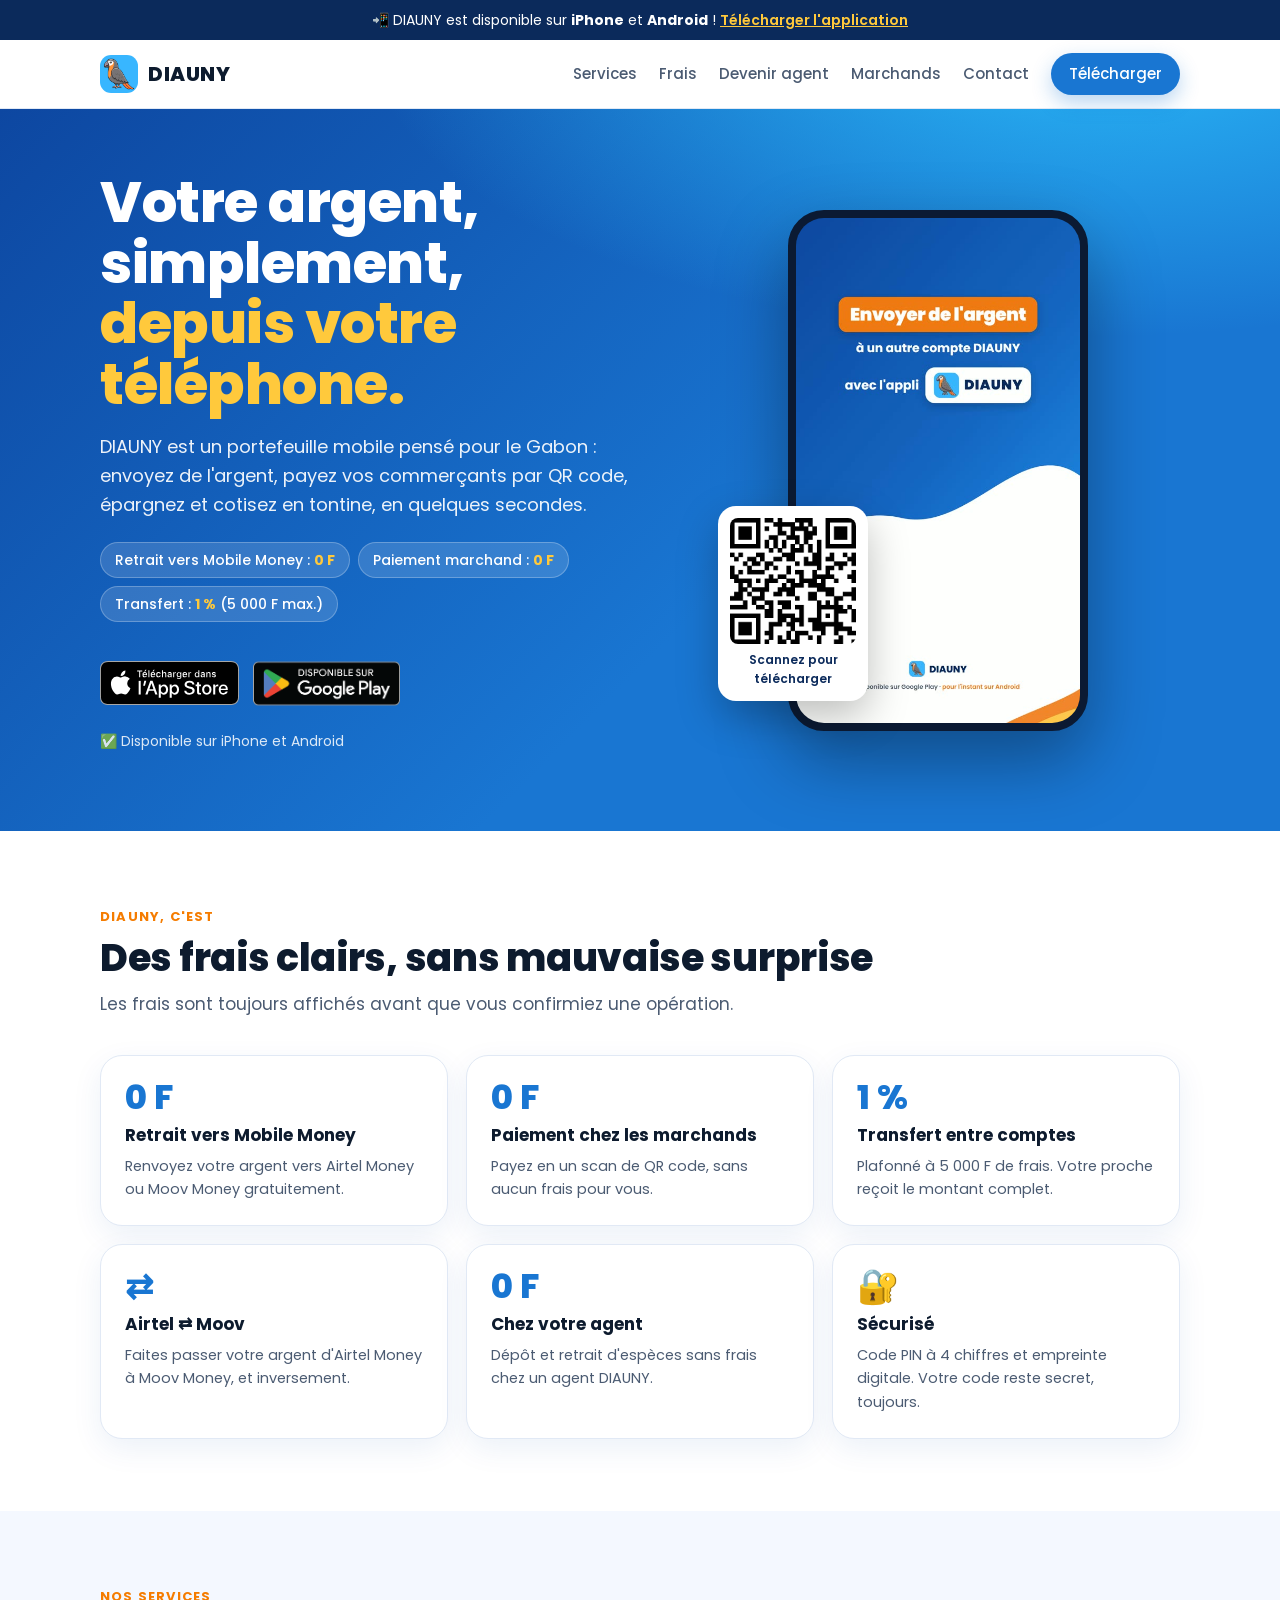
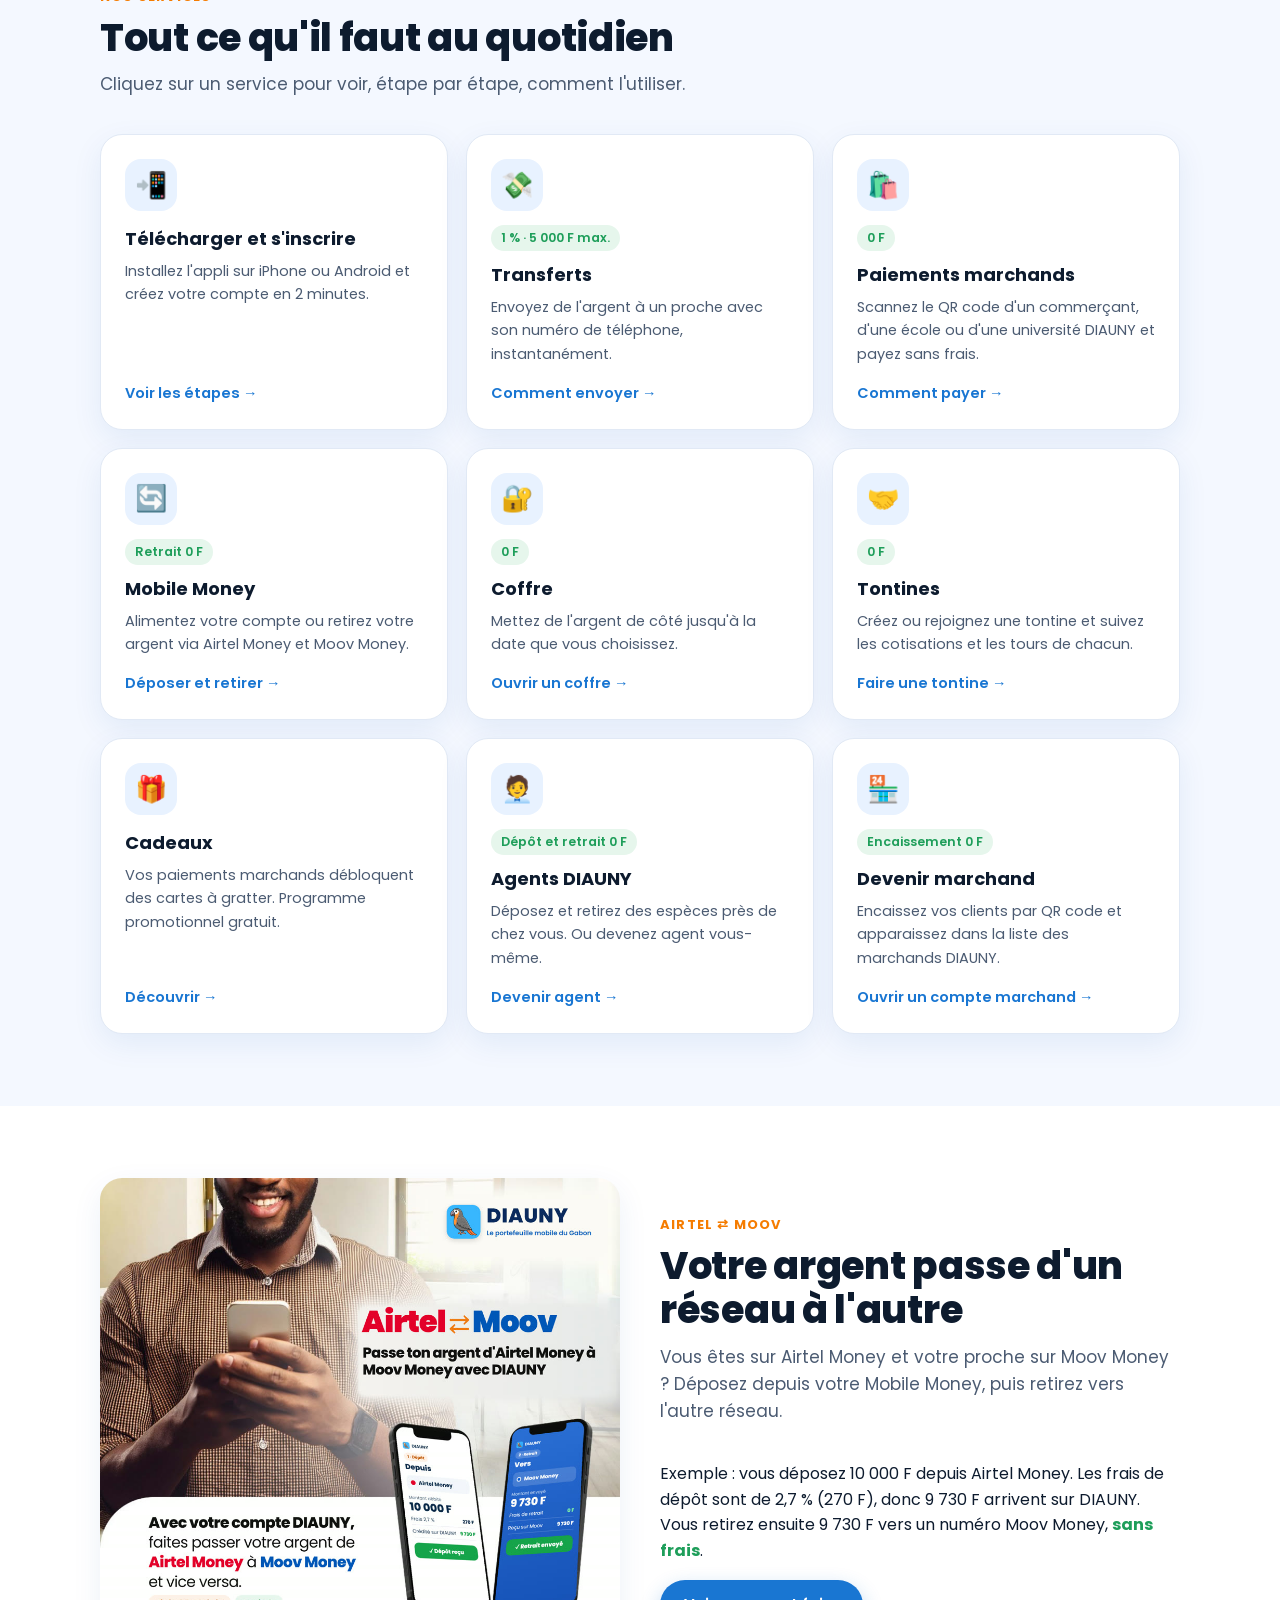
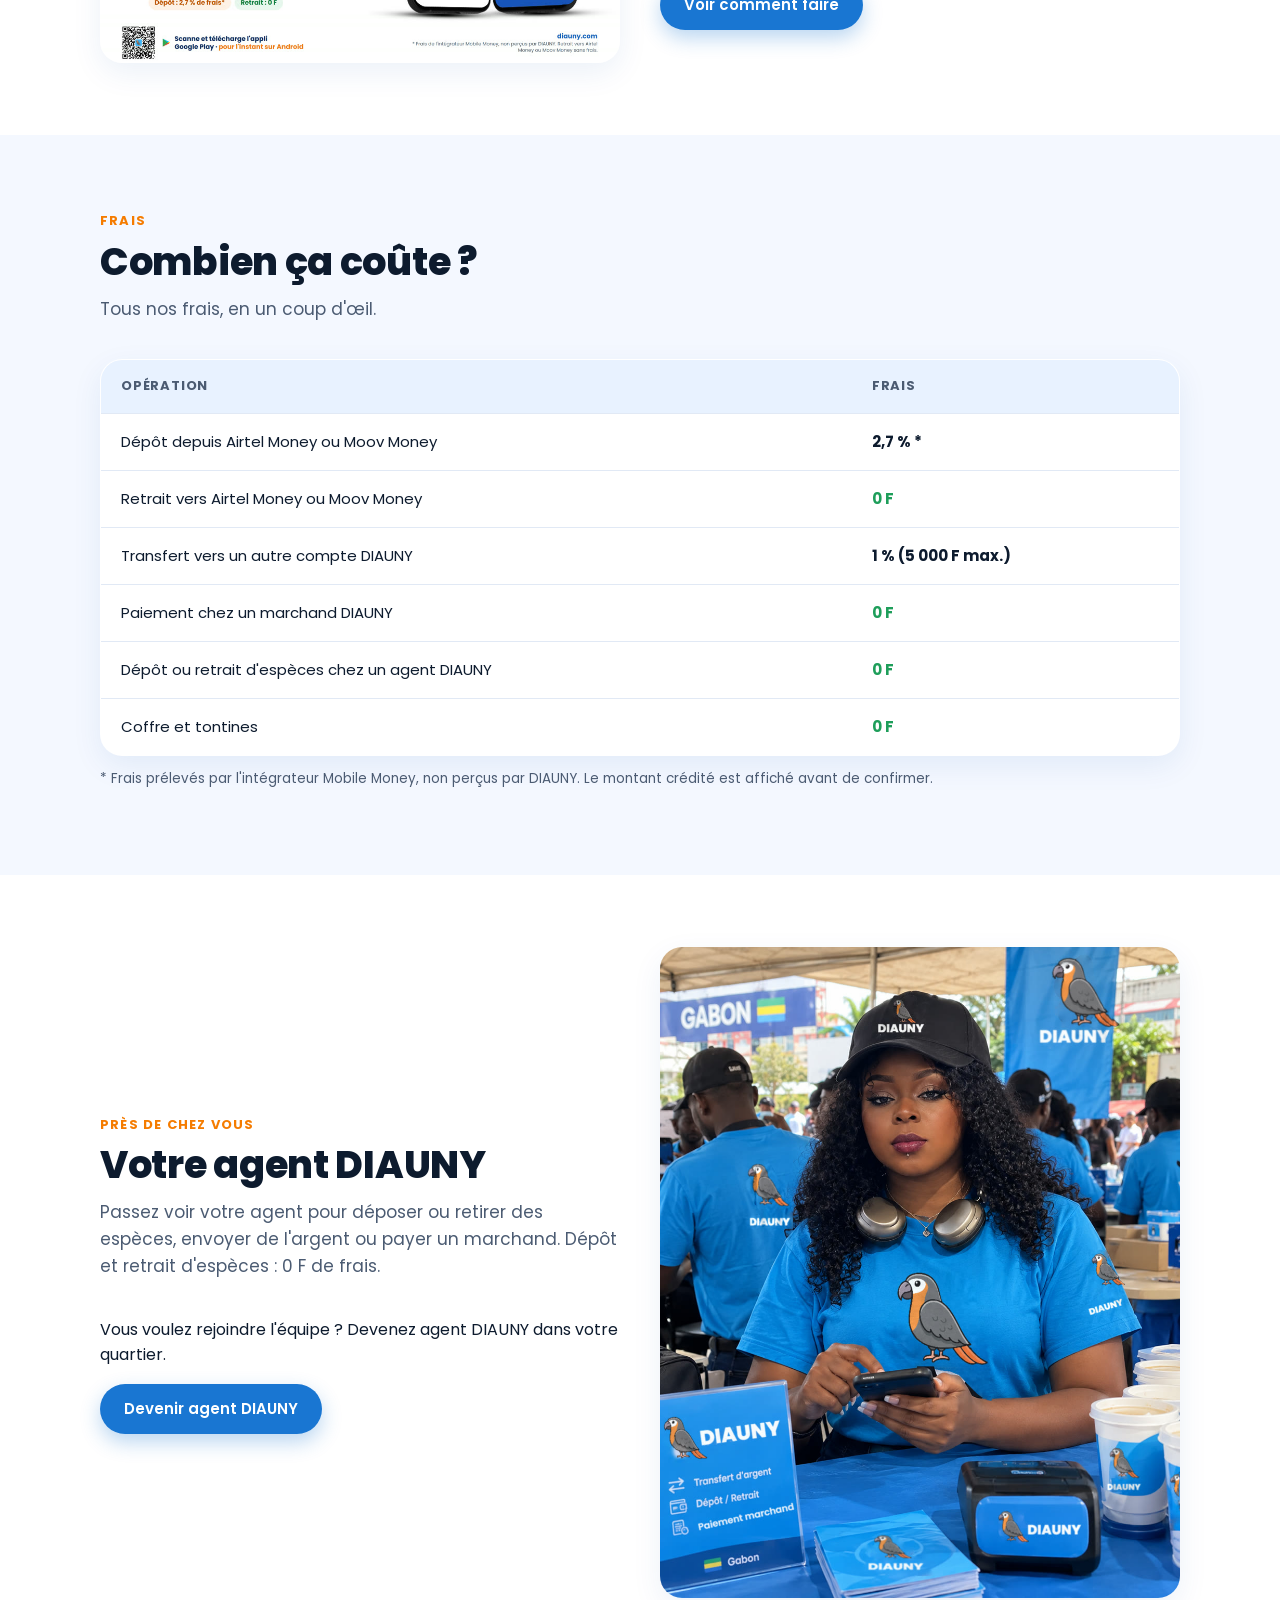
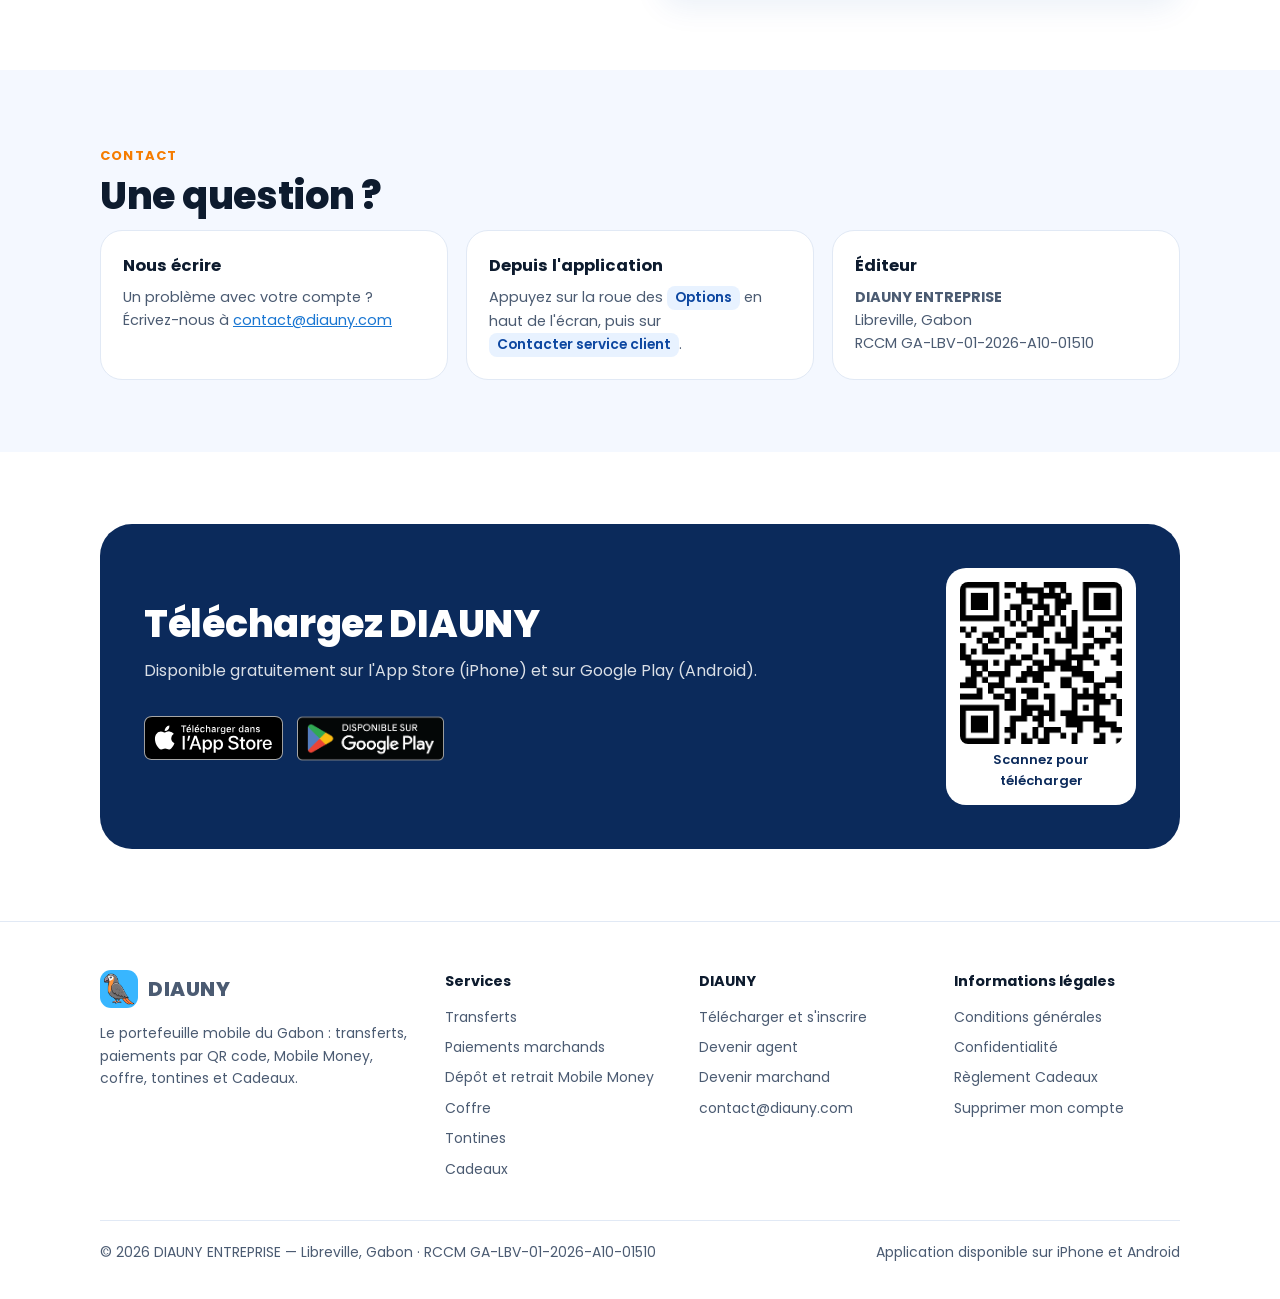
==== commit 01887cc9: "DIAUNY disponible sur l'App Store : badges officiels Apple et Google Play, page telecharger (redirec" ====
--- a/index.html
+++ b/index.html
@@ -4,11 +4,11 @@
 <meta charset="UTF-8">
 <meta name="viewport" content="width=device-width, initial-scale=1.0">
 <title>DIAUNY — Le portefeuille mobile du Gabon</title>
-<meta name="description" content="DIAUNY, portefeuille mobile au Gabon, disponible sur Android : transferts, paiements marchands par QR code, Mobile Money Airtel et Moov, coffre, tontines et Cadeaux.">
+<meta name="description" content="DIAUNY, portefeuille mobile au Gabon, disponible sur iPhone et Android : transferts, paiements marchands par QR code, Mobile Money Airtel et Moov, coffre, tontines et Cadeaux.">
 <link rel="icon" type="image/png" href="favicon.png">
 <link rel="apple-touch-icon" href="apple-touch-icon.png">
 <meta property="og:title" content="DIAUNY — Le portefeuille mobile du Gabon">
-<meta property="og:description" content="DIAUNY, portefeuille mobile au Gabon, disponible sur Android : transferts, paiements marchands par QR code, Mobile Money Airtel et Moov, coffre, tontines et Cadeaux.">
+<meta property="og:description" content="DIAUNY, portefeuille mobile au Gabon, disponible sur iPhone et Android : transferts, paiements marchands par QR code, Mobile Money Airtel et Moov, coffre, tontines et Cadeaux.">
 <meta property="og:image" content="https://diauny.com/logo.png">
 <link rel="preconnect" href="https://fonts.googleapis.com">
 <link rel="preconnect" href="https://fonts.gstatic.com" crossorigin>
@@ -16,7 +16,7 @@
 <link rel="stylesheet" href="style.css">
 </head>
 <body>
-<div class="annonce">📲 DIAUNY est disponible sur <strong>Android</strong> ! <a href="https://play.google.com/store/apps/details?id=com.diauny.app" target="_blank" rel="noopener">Télécharger sur Google Play</a> · iPhone : bientôt</div>
+<div class="annonce">📲 DIAUNY est disponible sur <strong>iPhone</strong> et <strong>Android</strong> ! <a href="telecharger.html" data-telecharger>Télécharger l'application</a></div>
 <header class="entete">
   <div class="conteneur">
     <a class="marque" href="index.html"><img src="logo.png" alt="">DIAUNY</a>
@@ -26,7 +26,7 @@
         <a href="agent.html">Devenir agent</a>
         <a href="marchand.html">Marchands</a>
         <a href="index.html#contact">Contact</a>
-        <a class="bouton bouton-principal bouton-petit" href="https://play.google.com/store/apps/details?id=com.diauny.app" target="_blank" rel="noopener">Télécharger</a>
+        <a class="bouton bouton-principal bouton-petit" href="telecharger.html" data-telecharger>Télécharger</a>
     </nav>
   </div>
 </header>
@@ -42,14 +42,14 @@
         <li>Transfert : <strong>1 %</strong> (5 000 F max.)</li>
       </ul>
       <div class="boutons-store">
-        <a class="store" href="https://play.google.com/store/apps/details?id=com.diauny.app" target="_blank" rel="noopener"><svg viewBox="0 0 24 24" aria-hidden="true"><path fill="#00D7FE" d="M3.6 1.8 13.4 12l-9.8 10.2c-.4-.2-.6-.7-.6-1.2V3c0-.5.2-1 .6-1.2z"/><path fill="#FFCE00" d="m16.8 8.6 3.3 1.9c1 .6 1 2.4 0 3l-3.3 1.9L13.4 12z"/><path fill="#00F076" d="M3.6 1.8c.4-.2.9-.2 1.4.1l11.8 6.7-3.4 3.4z"/><path fill="#F83C4F" d="M13.4 12l3.4 3.4L5 22.1c-.5.3-1 .3-1.4.1z"/></svg><span><small>DISPONIBLE SUR</small><strong>Google Play</strong></span></a>
-        <span class="store bientot" title="La version iPhone arrive bientôt"><span style="font-size:22px">📱</span><span><small>BIENTÔT SUR</small><strong>iPhone</strong></span></span>
-      </div>
-      <p class="dispo">✅ Disponible maintenant sur Android · iPhone : bientôt</p>
+        <a class="badge-store" href="https://apps.apple.com/ga/app/diauny/id6814701018" target="_blank" rel="noopener"><img src="assets/badges/app-store-fr-noir.svg" alt="Télécharger dans l'App Store" width="139" height="44"></a>
+        <a class="badge-store google" href="https://play.google.com/store/apps/details?id=com.diauny.app" target="_blank" rel="noopener"><img src="assets/badges/google-play-fr.png" alt="Disponible sur Google Play" width="147" height="57"></a>
+      </div>
+      <p class="dispo">✅ Disponible sur iPhone et Android</p>
     </div>
     <div class="hero-visuel">
       <video src="assets/videos/transfert.mp4" poster="assets/videos/transfert.jpg" autoplay muted loop playsinline aria-label="Démonstration d'un transfert dans l'application DIAUNY"></video>
-      <div class="qr-flottant"><img src="assets/qr-google-play.png" alt="QR code vers DIAUNY sur Google Play">Scannez pour télécharger</div>
+      <div class="qr-flottant"><img src="assets/qr-telecharger.png" alt="QR code pour télécharger DIAUNY sur iPhone ou Android">Scannez pour télécharger</div>
     </div>
   </div>
 </section>
@@ -76,7 +76,7 @@
     <h2>Tout ce qu'il faut au quotidien</h2>
     <p class="sous-titre">Cliquez sur un service pour voir, étape par étape, comment l'utiliser.</p>
     <div class="services">
-      <a class="service" href="inscription.html"><div class="icone">📲</div><h3>Télécharger et s'inscrire</h3><p>Installez l'appli sur Android et créez votre compte en 2 minutes.</p><span class="lien">Voir les étapes →</span></a>
+      <a class="service" href="inscription.html"><div class="icone">📲</div><h3>Télécharger et s'inscrire</h3><p>Installez l'appli sur iPhone ou Android et créez votre compte en 2 minutes.</p><span class="lien">Voir les étapes →</span></a>
       <a class="service" href="transfert.html"><div class="icone">💸</div><span class="frais">1 % · 5 000 F max.</span><h3>Transferts</h3><p>Envoyez de l'argent à un proche avec son numéro de téléphone, instantanément.</p><span class="lien">Comment envoyer →</span></a>
       <a class="service" href="paiement.html"><div class="icone">🛍️</div><span class="frais">0 F</span><h3>Paiements marchands</h3><p>Scannez le QR code d'un commerçant, d'une école ou d'une université DIAUNY et payez sans frais.</p><span class="lien">Comment payer →</span></a>
       <a class="service" href="mobile-money.html"><div class="icone">🔄</div><span class="frais">Retrait 0 F</span><h3>Mobile Money</h3><p>Alimentez votre compte ou retirez votre argent via Airtel Money et Moov Money.</p><span class="lien">Déposer et retirer →</span></a>
@@ -152,13 +152,13 @@
     <div class="telecharger">
       <div>
         <h2>Téléchargez DIAUNY</h2>
-        <p>Disponible maintenant sur Android, gratuitement sur Google Play. La version iPhone arrive bientôt.</p>
+        <p>Disponible gratuitement sur l'App Store (iPhone) et sur Google Play (Android).</p>
       <div class="boutons-store">
-        <a class="store" href="https://play.google.com/store/apps/details?id=com.diauny.app" target="_blank" rel="noopener"><svg viewBox="0 0 24 24" aria-hidden="true"><path fill="#00D7FE" d="M3.6 1.8 13.4 12l-9.8 10.2c-.4-.2-.6-.7-.6-1.2V3c0-.5.2-1 .6-1.2z"/><path fill="#FFCE00" d="m16.8 8.6 3.3 1.9c1 .6 1 2.4 0 3l-3.3 1.9L13.4 12z"/><path fill="#00F076" d="M3.6 1.8c.4-.2.9-.2 1.4.1l11.8 6.7-3.4 3.4z"/><path fill="#F83C4F" d="M13.4 12l3.4 3.4L5 22.1c-.5.3-1 .3-1.4.1z"/></svg><span><small>DISPONIBLE SUR</small><strong>Google Play</strong></span></a>
-        <span class="store bientot" title="La version iPhone arrive bientôt"><span style="font-size:22px">📱</span><span><small>BIENTÔT SUR</small><strong>iPhone</strong></span></span>
-      </div>
-      </div>
-      <div class="qr"><img src="assets/qr-google-play.png" alt="QR code vers DIAUNY sur Google Play" width="162" height="162">Scannez pour télécharger</div>
+        <a class="badge-store" href="https://apps.apple.com/ga/app/diauny/id6814701018" target="_blank" rel="noopener"><img src="assets/badges/app-store-fr-noir.svg" alt="Télécharger dans l'App Store" width="139" height="44"></a>
+        <a class="badge-store google" href="https://play.google.com/store/apps/details?id=com.diauny.app" target="_blank" rel="noopener"><img src="assets/badges/google-play-fr.png" alt="Disponible sur Google Play" width="147" height="57"></a>
+      </div>
+      </div>
+      <div class="qr"><img src="assets/qr-telecharger.png" alt="QR code pour télécharger DIAUNY sur iPhone ou Android" width="162" height="162">Scannez pour télécharger</div>
     </div>
   </div>
 </section>
@@ -202,9 +202,10 @@
     </div>
     <div class="bas">
       <span>© 2026 DIAUNY ENTREPRISE — Libreville, Gabon · RCCM GA-LBV-01-2026-A10-01510</span>
-      <span>Application disponible sur Android · iPhone : bientôt</span>
+      <span>Application disponible sur iPhone et Android</span>
     </div>
   </div>
 </footer>
+<script src="telecharger.js" defer></script>
 </body>
 </html>
--- a/style.css
+++ b/style.css
@@ -77,7 +77,11 @@
 .store small { display: block; font-size: 11px; opacity: .85; }
 .store strong { font-size: 17px; font-weight: 600; }
 .store.bientot { background: transparent; color: inherit; border: 1px dashed currentColor; opacity: .75; cursor: default; }
-.boutons-store { display: flex; flex-wrap: wrap; gap: 12px; align-items: center; }
+.boutons-store { display: flex; flex-wrap: wrap; gap: 14px; align-items: center; padding: 11px 0; }
+/* Badges officiels Apple et Google : non modifiés, même hauteur visible (44 px), espace libre autour */
+.badge-store { display: inline-block; line-height: 0; border-radius: 8px; }
+.badge-store img { display: block; height: 44px; width: auto; }
+.badge-store.google img { height: 57px; margin: -7px 0; } /* le PNG Google a une marge transparente intégrée */
 
 /* ---------- Héros d'accueil ---------- */
 .hero {
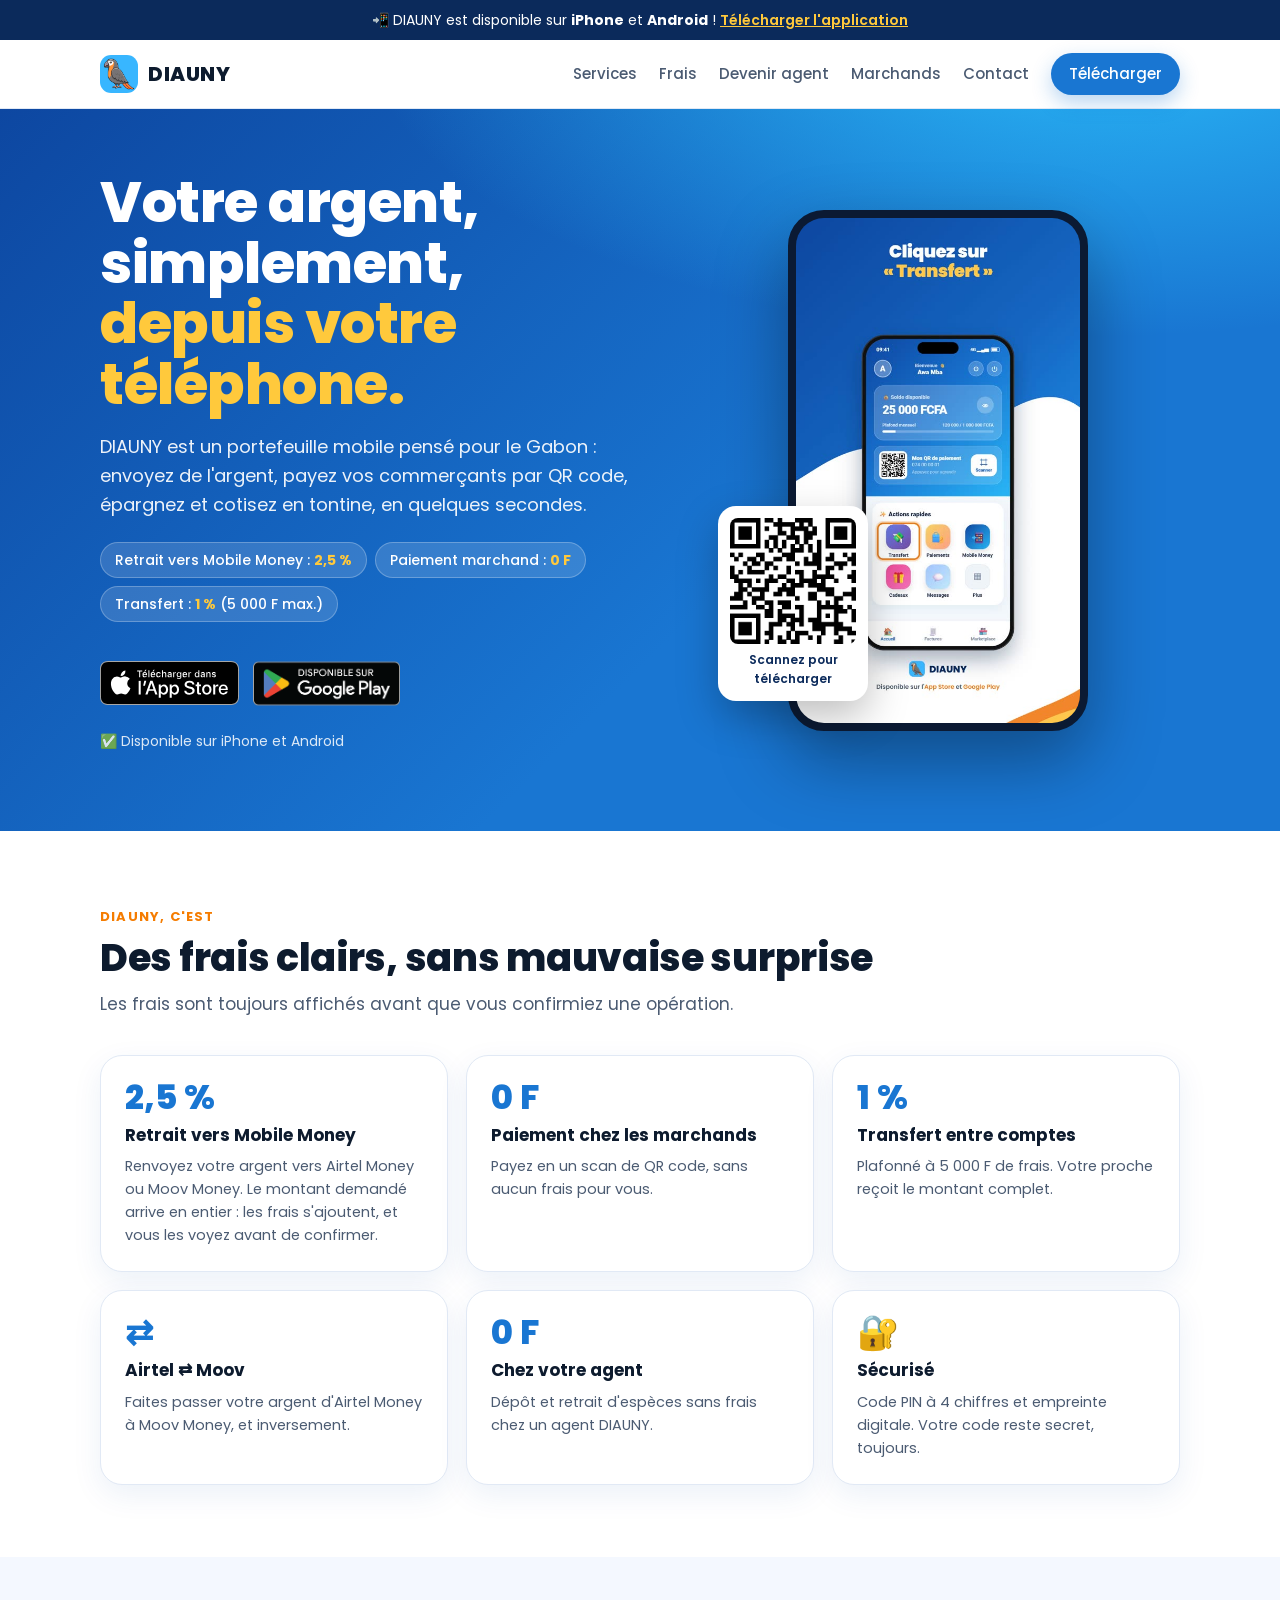
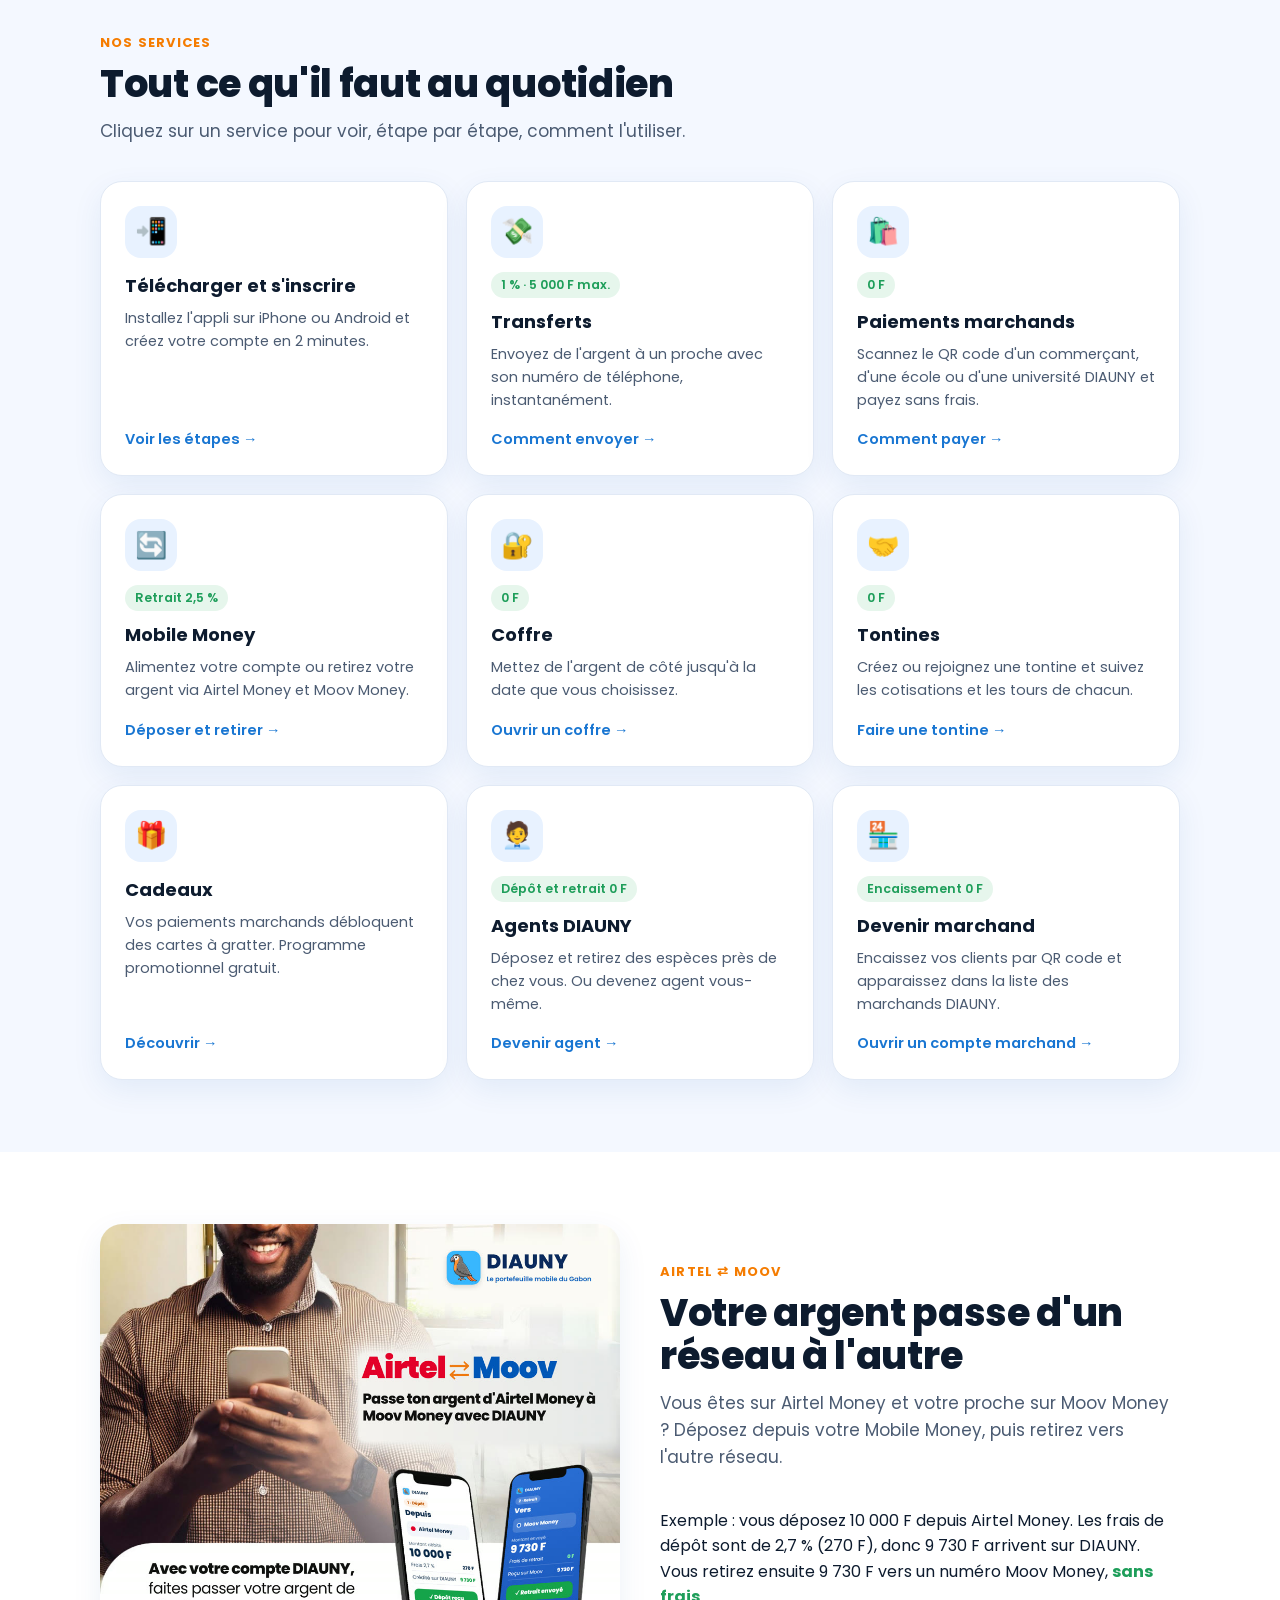
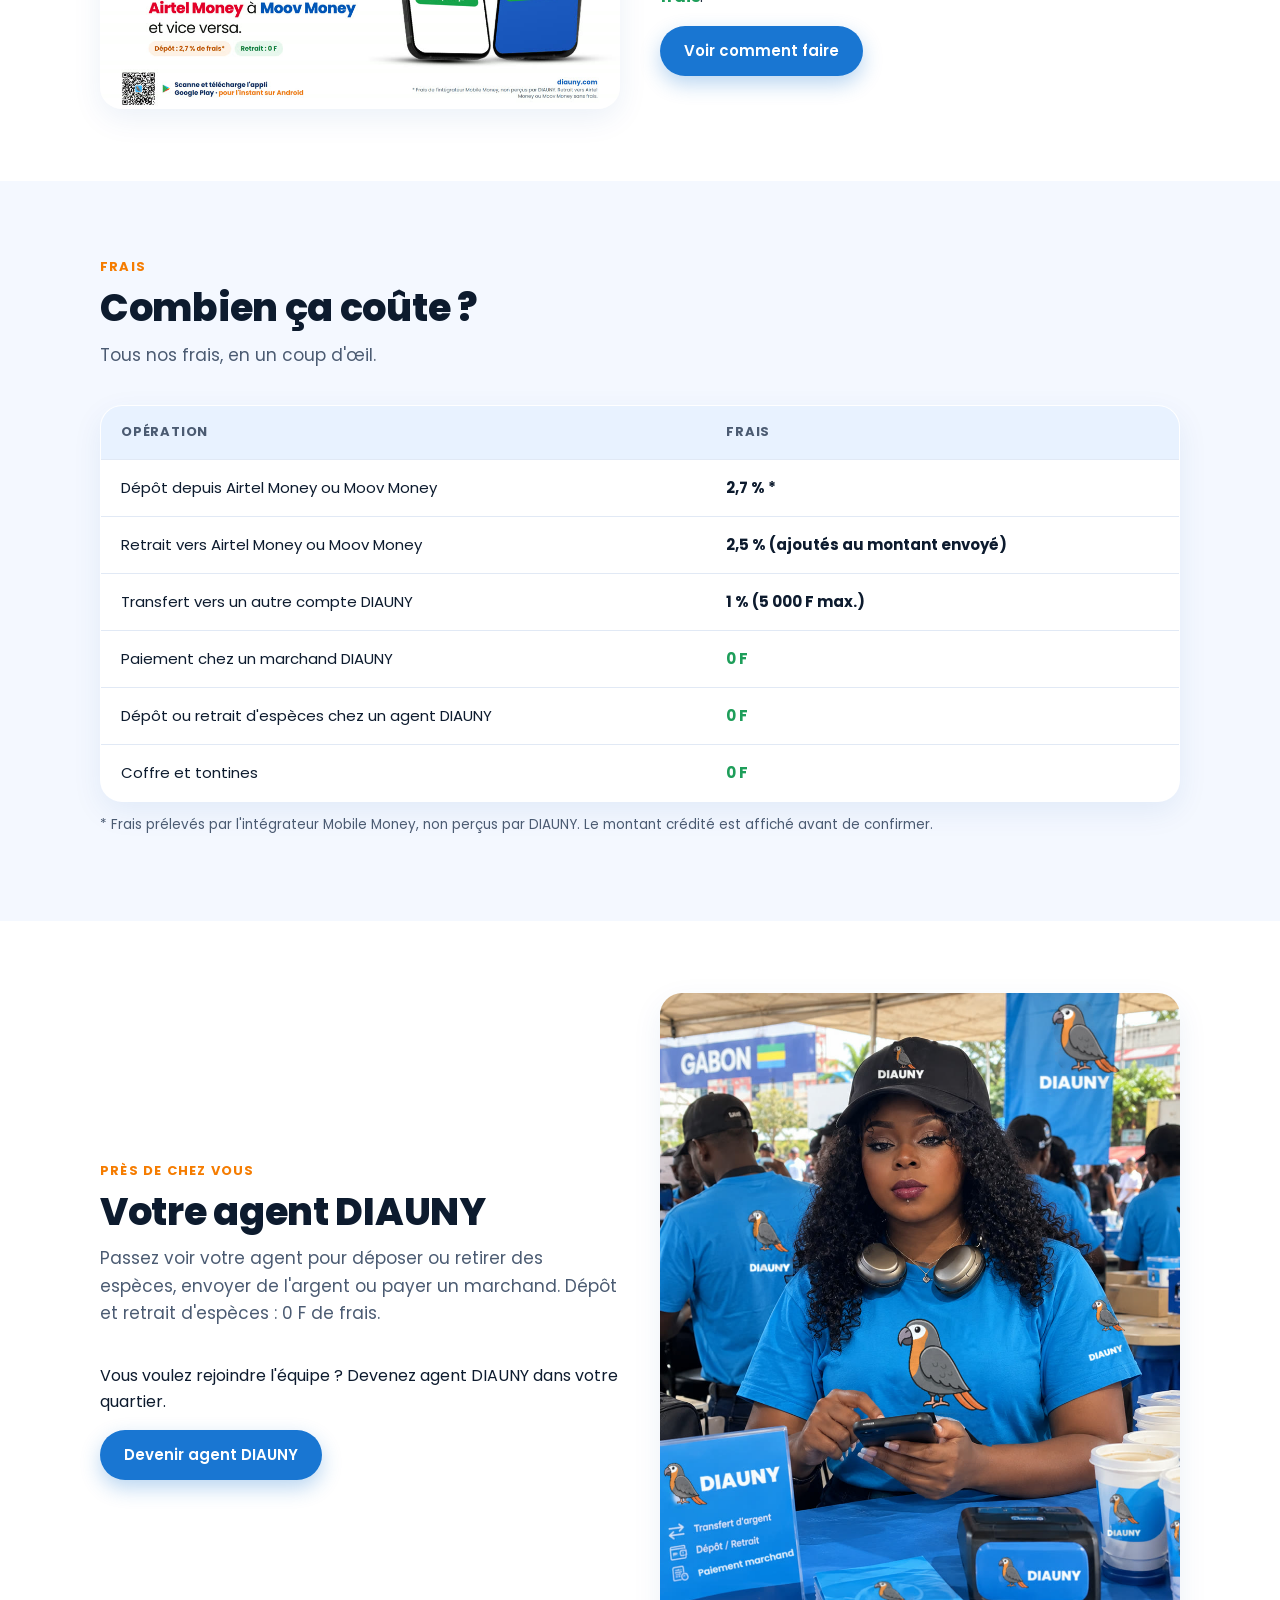
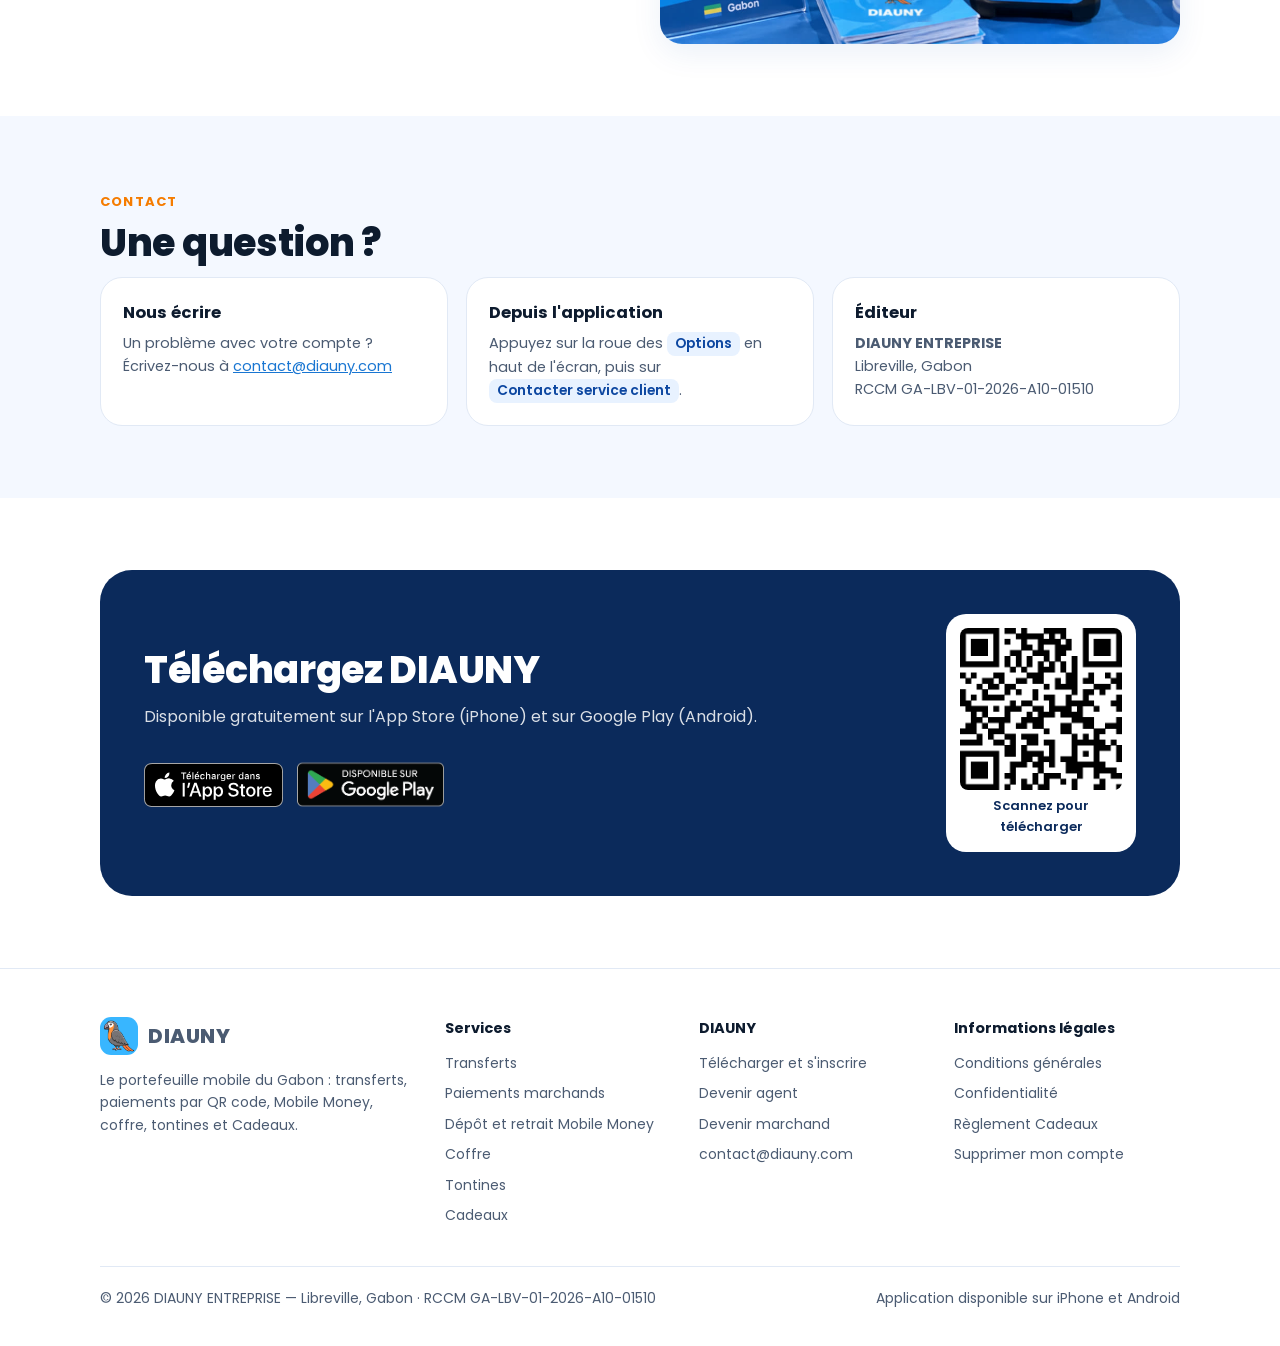
==== commit a206dbc9: "Frais de retrait vers Mobile Money : 2,5 % (au lieu de 0 F) ; videos refaites (App Store et Google P" ====
--- a/index.html
+++ b/index.html
@@ -37,7 +37,7 @@
       <h1>Votre argent, simplement, <em>depuis votre téléphone.</em></h1>
       <p class="accroche">DIAUNY est un portefeuille mobile pensé pour le Gabon : envoyez de l'argent, payez vos commerçants par QR code, épargnez et cotisez en tontine, en quelques secondes.</p>
       <ul class="puces-frais">
-        <li>Retrait vers Mobile Money : <strong>0 F</strong></li>
+        <li>Retrait vers Mobile Money : <strong>2,5 %</strong></li>
         <li>Paiement marchand : <strong>0 F</strong></li>
         <li>Transfert : <strong>1 %</strong> (5 000 F max.)</li>
       </ul>
@@ -60,7 +60,7 @@
     <h2>Des frais clairs, sans mauvaise surprise</h2>
     <p class="sous-titre">Les frais sont toujours affichés avant que vous confirmiez une opération.</p>
     <div class="avantages">
-      <div class="avantage"><div class="chiffre">0 F</div><h3>Retrait vers Mobile Money</h3><p>Renvoyez votre argent vers Airtel Money ou Moov Money gratuitement.</p></div>
+      <div class="avantage"><div class="chiffre">2,5 %</div><h3>Retrait vers Mobile Money</h3><p>Renvoyez votre argent vers Airtel Money ou Moov Money. Le montant demandé arrive en entier : les frais s'ajoutent, et vous les voyez avant de confirmer.</p></div>
       <div class="avantage"><div class="chiffre">0 F</div><h3>Paiement chez les marchands</h3><p>Payez en un scan de QR code, sans aucun frais pour vous.</p></div>
       <div class="avantage"><div class="chiffre">1 %</div><h3>Transfert entre comptes</h3><p>Plafonné à 5 000 F de frais. Votre proche reçoit le montant complet.</p></div>
       <div class="avantage"><div class="chiffre">⇄</div><h3>Airtel ⇄ Moov</h3><p>Faites passer votre argent d'Airtel Money à Moov Money, et inversement.</p></div>
@@ -79,7 +79,7 @@
       <a class="service" href="inscription.html"><div class="icone">📲</div><h3>Télécharger et s'inscrire</h3><p>Installez l'appli sur iPhone ou Android et créez votre compte en 2 minutes.</p><span class="lien">Voir les étapes →</span></a>
       <a class="service" href="transfert.html"><div class="icone">💸</div><span class="frais">1 % · 5 000 F max.</span><h3>Transferts</h3><p>Envoyez de l'argent à un proche avec son numéro de téléphone, instantanément.</p><span class="lien">Comment envoyer →</span></a>
       <a class="service" href="paiement.html"><div class="icone">🛍️</div><span class="frais">0 F</span><h3>Paiements marchands</h3><p>Scannez le QR code d'un commerçant, d'une école ou d'une université DIAUNY et payez sans frais.</p><span class="lien">Comment payer →</span></a>
-      <a class="service" href="mobile-money.html"><div class="icone">🔄</div><span class="frais">Retrait 0 F</span><h3>Mobile Money</h3><p>Alimentez votre compte ou retirez votre argent via Airtel Money et Moov Money.</p><span class="lien">Déposer et retirer →</span></a>
+      <a class="service" href="mobile-money.html"><div class="icone">🔄</div><span class="frais">Retrait 2,5 %</span><h3>Mobile Money</h3><p>Alimentez votre compte ou retirez votre argent via Airtel Money et Moov Money.</p><span class="lien">Déposer et retirer →</span></a>
       <a class="service" href="coffre.html"><div class="icone">🔐</div><span class="frais">0 F</span><h3>Coffre</h3><p>Mettez de l'argent de côté jusqu'à la date que vous choisissez.</p><span class="lien">Ouvrir un coffre →</span></a>
       <a class="service" href="tontines.html"><div class="icone">🤝</div><span class="frais">0 F</span><h3>Tontines</h3><p>Créez ou rejoignez une tontine et suivez les cotisations et les tours de chacun.</p><span class="lien">Faire une tontine →</span></a>
       <a class="service" href="cadeaux.html"><div class="icone">🎁</div><h3>Cadeaux</h3><p>Vos paiements marchands débloquent des cartes à gratter. Programme promotionnel gratuit.</p><span class="lien">Découvrir →</span></a>
@@ -111,7 +111,7 @@
       <thead><tr><th>Opération</th><th>Frais</th></tr></thead>
       <tbody>
         <tr><td>Dépôt depuis Airtel Money ou Moov Money</td><td>2,7 % *</td></tr>
-        <tr><td>Retrait vers Airtel Money ou Moov Money</td><td class="gratuit">0 F</td></tr>
+        <tr><td>Retrait vers Airtel Money ou Moov Money</td><td>2,5 % (ajoutés au montant envoyé)</td></tr>
         <tr><td>Transfert vers un autre compte DIAUNY</td><td>1 % (5 000 F max.)</td></tr>
         <tr><td>Paiement chez un marchand DIAUNY</td><td class="gratuit">0 F</td></tr>
         <tr><td>Dépôt ou retrait d'espèces chez un agent DIAUNY</td><td class="gratuit">0 F</td></tr>
